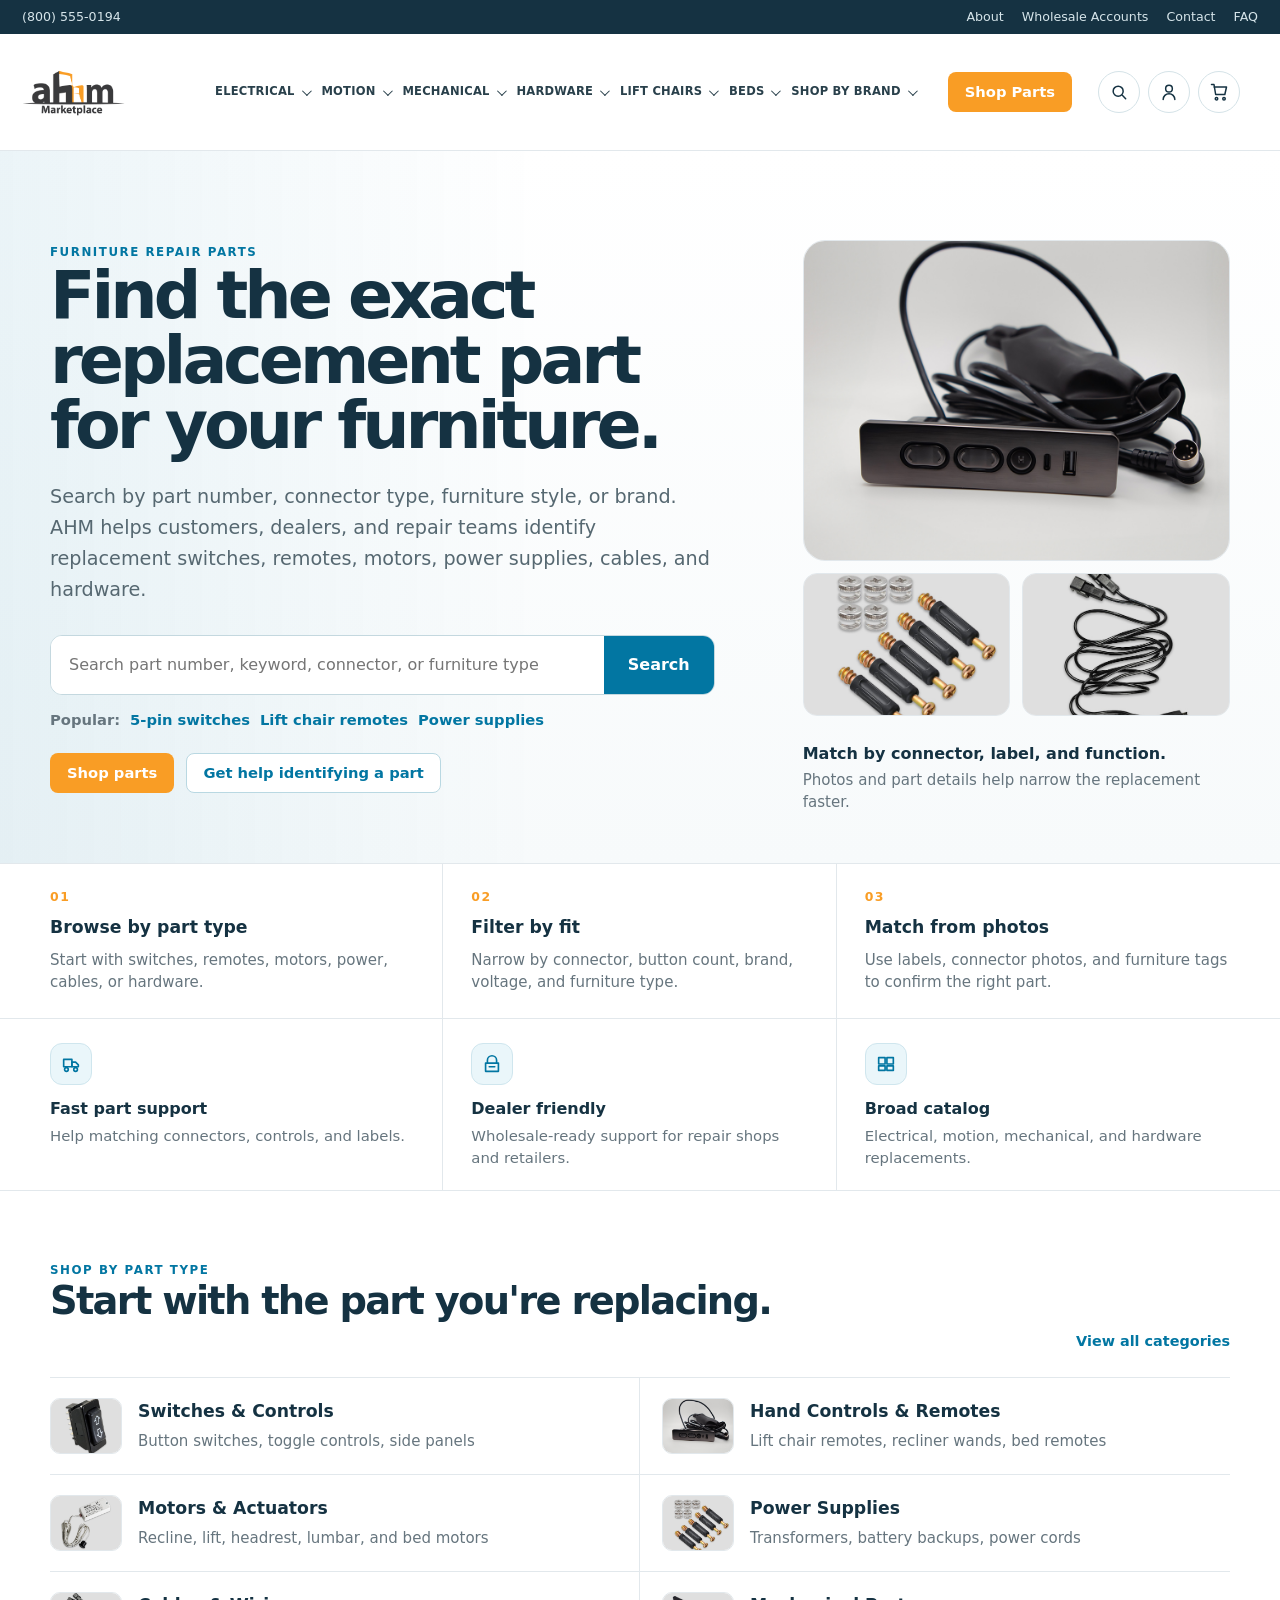
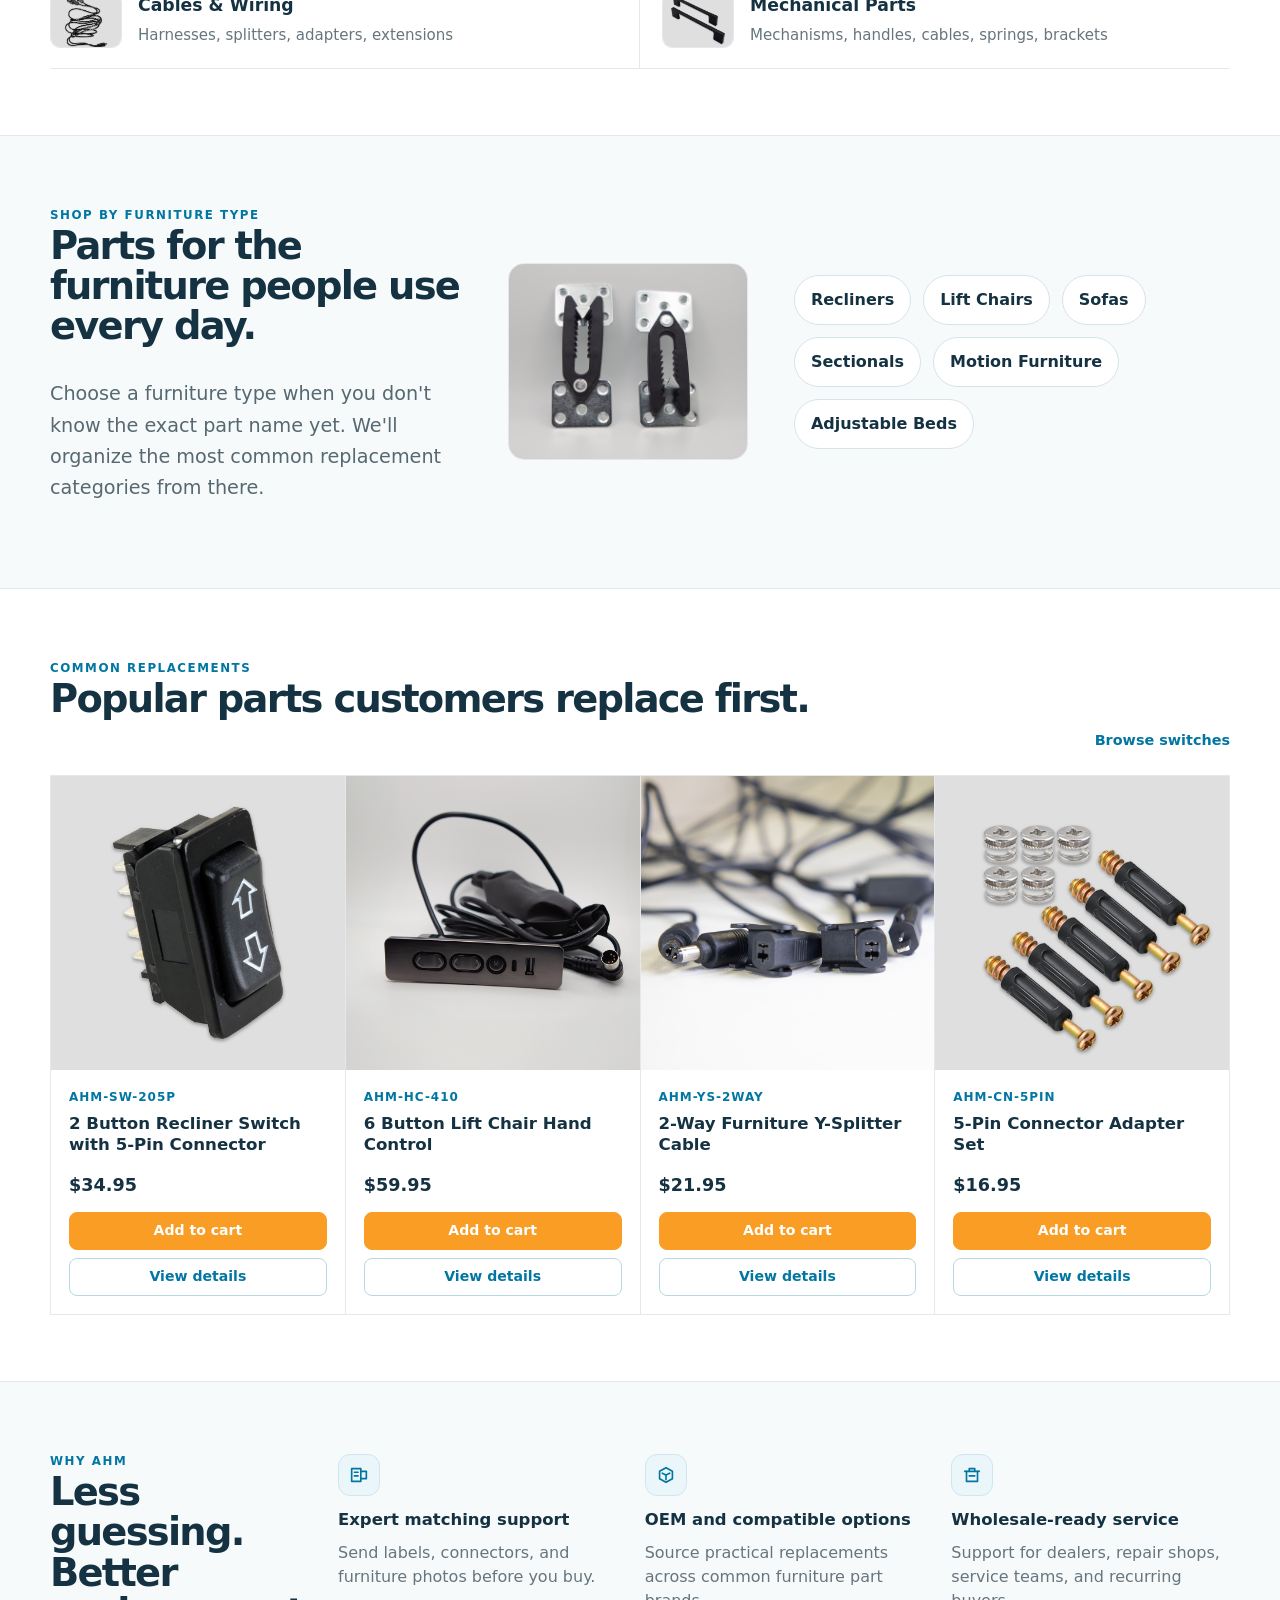
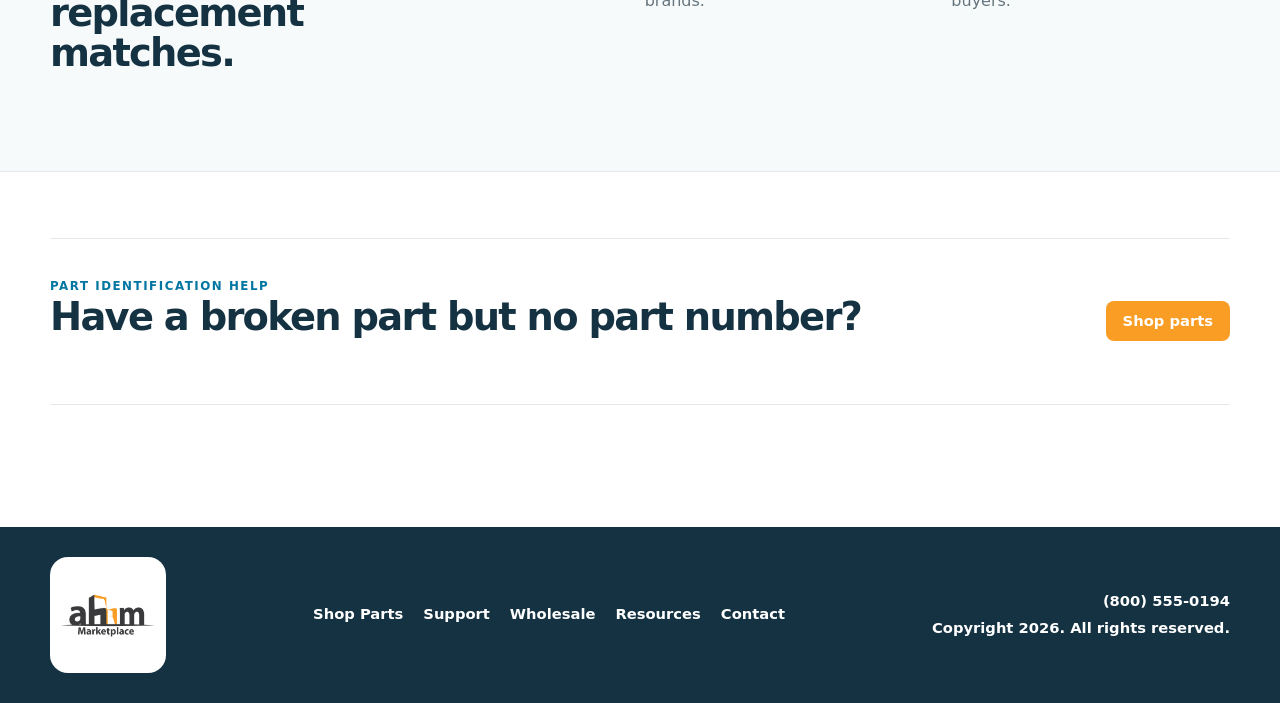
==== index.html @ 7382ef0e "Create static furniture parts prototype. Co-authored-by: Cursor <cursoragent@cursor.com>" ====
<!DOCTYPE html>
<html lang="en">
<head>
  <meta charset="UTF-8">
  <meta name="viewport" content="width=device-width, initial-scale=1.0">
  <title>AHM Furniture Parts | Replacement Recliner, Lift Chair & Motion Furniture Parts</title>
  <meta name="description" content="Find replacement switches, motors, remotes, power supplies, cables, and hardware for recliners, lift chairs, sofas, sectionals, and adjustable beds.">
  <link rel="stylesheet" href="css/styles.css">
</head>
<body>
  <a class="skip-link" href="#main-content">Skip to content</a>

  <!-- Shopify-ready utility bar section -->
  <div class="utility-bar">
    <div class="container utility-inner">
      <div class="utility-contact">
        <a href="tel:+18005550194">(800) 555-0194</a>
      </div>
      <nav class="utility-links" aria-label="Utility navigation">
        <a href="#">About</a>
        <a href="#">Wholesale Accounts</a>
        <a href="#">Contact</a>
        <a href="#">FAQ</a>
      </nav>
    </div>
  </div>

  <!-- Shopify-ready header and navigation section -->
  <header class="site-header">
    <div class="container header-main">
      <a class="brand" href="index.html" aria-label="AHM Furniture Parts home">
        <img src="assets/AHM-Marketplace-Logo.png" alt="AHM Furniture Parts" onerror="this.style.display='none'">
      </a>
    <nav class="main-nav" aria-label="Main navigation" data-main-nav>
      <div class="mobile-nav-header mobile-only">
        <strong>Browse Parts</strong>
        <button class="mobile-close" type="button" aria-label="Close menu" data-menu-close>X</button>
      </div>
      <div class="container">
        <ul class="nav-list">
          <li class="nav-item">
            <button class="nav-button" type="button" aria-expanded="false">Electrical</button>
            <div class="mega-menu mega-wide">
              <div class="mega-grid">
                <div class="mega-panel">
                  <strong>Controls</strong>
                  <a href="subcategory.html">Switches &amp; Controls</a>
                  <a href="#">Hand Controls &amp; Remotes</a>
                  <a href="#">USB Charging Modules</a>
                </div>
                <div class="mega-panel">
                  <strong>Power</strong>
                  <a href="category.html">Electrical &amp; Power Components</a>
                  <a href="#">Power Supplies &amp; Transformers</a>
                  <a href="#">Control Boxes</a>
                </div>
                <div class="mega-panel">
                  <strong>Wiring</strong>
                  <a href="#">Cables &amp; Wiring</a>
                  <a href="#">Connectors &amp; Adapters</a>
                  <a href="#">Splitters &amp; Extensions</a>
                </div>
              </div>
            </div>
          </li>
          <li class="nav-item">
            <button class="nav-button" type="button" aria-expanded="false">Motion</button>
            <div class="mega-menu mega-wide">
              <div class="mega-grid">
                <div class="mega-panel">
                  <strong>Actuator Types</strong>
                  <a href="#">Motors &amp; Actuators</a>
                  <a href="#">Recliner Motors</a>
                  <a href="#">Lift Chair Motors</a>
                </div>
                <div class="mega-panel">
                  <strong>Positioning</strong>
                  <a href="#">Headrest Motors</a>
                  <a href="#">Lumbar Motors</a>
                  <a href="#">Drive Shafts</a>
                </div>
                <div class="mega-panel">
                  <strong>Drive Systems</strong>
                  <a href="#">Mechanisms &amp; Drive Systems</a>
                  <a href="#">Motor Brackets</a>
                  <a href="#">Synchronization Parts</a>
                </div>
              </div>
            </div>
          </li>
          <li class="nav-item">
            <button class="nav-button" type="button" aria-expanded="false">Mechanical</button>
            <div class="mega-menu mega-wide">
              <div class="mega-grid">
                <div class="mega-panel">
                  <strong>Recline Systems</strong>
                  <a href="#">Recliner Mechanisms</a>
                  <a href="#">Linkage Parts</a>
                  <a href="#">Mounting Plates</a>
                </div>
                <div class="mega-panel">
                  <strong>Release Parts</strong>
                  <a href="#">Release Handles</a>
                  <a href="#">Release Cables</a>
                  <a href="#">Pull Tabs</a>
                </div>
                <div class="mega-panel">
                  <strong>Repair Components</strong>
                  <a href="#">Springs</a>
                  <a href="#">Brackets &amp; Mounting Hardware</a>
                  <a href="#">Bearings &amp; Bushings</a>
                </div>
              </div>
            </div>
          </li>
          <li class="nav-item">
            <button class="nav-button" type="button" aria-expanded="false">Hardware</button>
            <div class="mega-menu mega-wide">
              <div class="mega-grid">
                <div class="mega-panel">
                  <strong>Fasteners</strong>
                  <a href="#">Bolts, Screws &amp; Nuts</a>
                  <a href="#">Pins &amp; Retainers</a>
                  <a href="#">Washers &amp; Spacers</a>
                </div>
                <div class="mega-panel">
                  <strong>Clips &amp; Guides</strong>
                  <a href="#">Clips &amp; Bushings</a>
                  <a href="#">Glides &amp; Guides</a>
                  <a href="#">Snap-In Hardware</a>
                </div>
                <div class="mega-panel">
                  <strong>Base Parts</strong>
                  <a href="#">Feet &amp; Glides</a>
                  <a href="#">Casters &amp; Wheels</a>
                  <a href="#">Levelers</a>
                </div>
              </div>
            </div>
          </li>
          <li class="nav-item">
            <button class="nav-button" type="button" aria-expanded="false">Lift Chairs</button>
            <div class="mega-menu mega-wide">
              <div class="mega-grid">
                <div class="mega-panel">
                  <strong>Controls</strong>
                  <a href="#">Hand Controls</a>
                  <a href="#">Wired Remotes</a>
                  <a href="#">Control Pendants</a>
                </div>
                <div class="mega-panel">
                  <strong>Lift Drive</strong>
                  <a href="#">Lift Motors</a>
                  <a href="#">Actuators</a>
                  <a href="#">Lift Bases</a>
                </div>
                <div class="mega-panel">
                  <strong>Power &amp; Backup</strong>
                  <a href="#">Transformers</a>
                  <a href="#">Batteries</a>
                  <a href="#">Power Cords</a>
                </div>
              </div>
            </div>
          </li>
          <li class="nav-item">
            <button class="nav-button" type="button" aria-expanded="false">Beds</button>
            <div class="mega-menu mega-wide">
              <div class="mega-grid">
                <div class="mega-panel">
                  <strong>Bed Controls</strong>
                  <a href="#">Bed Remotes</a>
                  <a href="#">Wireless Remotes</a>
                  <a href="#">Pairing Accessories</a>
                </div>
                <div class="mega-panel">
                  <strong>Adjustment Parts</strong>
                  <a href="#">Bed Motors</a>
                  <a href="#">Actuators</a>
                  <a href="#">Control Boxes</a>
                </div>
                <div class="mega-panel">
                  <strong>Electrical</strong>
                  <a href="#">Power Supplies</a>
                  <a href="#">Cables &amp; Wiring</a>
                  <a href="#">Sync Cords</a>
                </div>
              </div>
            </div>
          </li>
          <li class="nav-item">
            <button class="nav-button" type="button" aria-expanded="false">Shop By Brand</button>
            <div class="mega-menu mega-wide">
              <div class="mega-grid">
                <div class="mega-panel">
                  <strong>Component Brands</strong>
                  <a href="#">Okin</a>
                  <a href="#">Limoss</a>
                  <a href="#">Kaidi</a>
                </div>
                <div class="mega-panel">
                  <strong>Furniture Brands</strong>
                  <a href="#">La-Z-Boy</a>
                  <a href="#">Ashley Furniture</a>
                  <a href="#">Pride Mobility</a>
                </div>
                <div class="mega-panel">
                  <strong>Universal Fit</strong>
                  <a href="#">Compatible Switches</a>
                  <a href="#">Universal Remotes</a>
                  <a href="#">Connector Matching</a>
                </div>
              </div>
            </div>
          </li>
        </ul>
      </div>
    </nav>
      <a class="header-cta" href="category.html">Shop Parts</a>
      <div class="header-actions" aria-label="Header actions">
        <button class="icon-button" type="button" aria-label="Search">
          <svg viewBox="0 0 24 24" aria-hidden="true"><circle cx="11" cy="11" r="6"></circle><path d="m16 16 4 4"></path></svg>
        </button>
        <a class="icon-button" href="#" aria-label="Account">
          <svg viewBox="0 0 24 24" aria-hidden="true"><circle cx="12" cy="8" r="4"></circle><path d="M5 21a7 7 0 0 1 14 0"></path></svg>
        </a>
        <a class="icon-button" href="#" aria-label="Cart">
          <svg viewBox="0 0 24 24" aria-hidden="true"><path d="M6 6h15l-2 9H8L6 3H3"></path><circle cx="9" cy="20" r="1.5"></circle><circle cx="18" cy="20" r="1.5"></circle></svg>
        </a>
      </div>
      <button class="menu-toggle" type="button" aria-label="Open menu" aria-expanded="false" data-menu-toggle>
        <span></span><span></span><span></span>
      </button>
    </div>
  </header>

  <main id="main-content">
    <!-- Shopify-ready hero section -->
    <section class="home-hero">
      <div class="container home-hero-grid">
        <div class="home-hero-copy">
          <span class="eyebrow">Furniture repair parts</span>
          <h1>Find the exact replacement part for your furniture.</h1>
          <p class="lead">Search by part number, connector type, furniture style, or brand. AHM helps customers, dealers, and repair teams identify replacement switches, remotes, motors, power supplies, cables, and hardware.</p>
          <form class="hero-search home-search" action="#" role="search">
            <input type="search" placeholder="Search part number, keyword, connector, or furniture type">
            <button type="submit">Search</button>
          </form>
          <div class="hero-quick-links" aria-label="Popular searches">
            <span>Popular:</span>
            <a href="subcategory.html">5-pin switches</a>
            <a href="#">Lift chair remotes</a>
            <a href="#">Power supplies</a>
          </div>
          <div class="hero-actions">
            <a class="btn btn-primary" href="category.html">Shop parts</a>
            <a class="btn btn-secondary" href="#part-help">Get help identifying a part</a>
          </div>
        </div>
        <aside class="home-media-panel" aria-label="Featured replacement parts">
          <img class="home-media-main" src="assets/AHM-5-Button-Control-Switch-With-USB-Cord-2.jpg" alt="Replacement furniture control switch with USB cord">
          <div class="home-media-thumbs">
            <img src="assets/Connectors.jpg" alt="Furniture part connector examples">
            <img src="assets/Cords-Cables-1.jpg" alt="Replacement furniture cords and cables">
          </div>
          <div class="home-media-note">
            <strong>Match by connector, label, and function.</strong>
            <span>Photos and part details help narrow the replacement faster.</span>
          </div>
        </aside>
      </div>
    </section>

    <!-- Shopify-ready shopping path section -->
    <section class="home-paths" aria-label="How to find parts">
      <div class="container path-grid">
        <a class="path-card" href="category.html">
          <span class="path-number">01</span>
          <strong>Browse by part type</strong>
          <small>Start with switches, remotes, motors, power, cables, or hardware.</small>
        </a>
        <a class="path-card" href="subcategory.html">
          <span class="path-number">02</span>
          <strong>Filter by fit</strong>
          <small>Narrow by connector, button count, brand, voltage, and furniture type.</small>
        </a>
        <a class="path-card" href="#part-help">
          <span class="path-number">03</span>
          <strong>Match from photos</strong>
          <small>Use labels, connector photos, and furniture tags to confirm the right part.</small>
        </a>
      </div>
    </section>

    <!-- Shopify-ready trust strip section -->
    <section class="home-assurance" aria-label="Store benefits">
      <div class="container assurance-grid">
        <div>
          <span class="info-icon" aria-hidden="true"><svg viewBox="0 0 24 24"><path d="M4 7h9v8H4z"></path><path d="M13 10h4l3 3v2h-7z"></path><circle cx="7" cy="18" r="2"></circle><circle cx="17" cy="18" r="2"></circle></svg></span>
          <strong>Fast part support</strong><span>Help matching connectors, controls, and labels.</span>
        </div>
        <div>
          <span class="info-icon" aria-hidden="true"><svg viewBox="0 0 24 24"><path d="M7 11V8a5 5 0 0 1 10 0v3"></path><path d="M5 11h14v9H5z"></path><path d="M9 15h6"></path></svg></span>
          <strong>Dealer friendly</strong><span>Wholesale-ready support for repair shops and retailers.</span>
        </div>
        <div>
          <span class="info-icon" aria-hidden="true"><svg viewBox="0 0 24 24"><path d="M4 5h7v7H4z"></path><path d="M13 5h7v7h-7z"></path><path d="M4 14h7v5H4z"></path><path d="M13 14h7v5h-7z"></path></svg></span>
          <strong>Broad catalog</strong><span>Electrical, motion, mechanical, and hardware replacements.</span>
        </div>
      </div>
    </section>

    <!-- Shopify-ready category section -->
    <section class="section home-section">
      <div class="container">
        <div class="section-header clean-header">
          <div>
            <span class="eyebrow">Shop by part type</span>
            <h2>Start with the part you're replacing.</h2>
          </div>
          <a class="small-link" href="category.html">View all categories</a>
        </div>
        <div class="quick-category-list">
          <a class="category-row" href="subcategory.html"><img src="assets/Switches.jpg" alt=""><span>Switches &amp; Controls</span><small>Button switches, toggle controls, side panels</small></a>
          <a class="category-row" href="#"><img src="assets/AHM-5-Button-Control-Switch-With-USB-Cord-2.jpg" alt=""><span>Hand Controls &amp; Remotes</span><small>Lift chair remotes, recliner wands, bed remotes</small></a>
          <a class="category-row" href="#"><img src="assets/Sensors.jpg" alt=""><span>Motors &amp; Actuators</span><small>Recline, lift, headrest, lumbar, and bed motors</small></a>
          <a class="category-row" href="#"><img src="assets/Connectors.jpg" alt=""><span>Power Supplies</span><small>Transformers, battery backups, power cords</small></a>
          <a class="category-row" href="#"><img src="assets/Cords-Cables-1.jpg" alt=""><span>Cables &amp; Wiring</span><small>Harnesses, splitters, adapters, extensions</small></a>
          <a class="category-row" href="#"><img src="assets/handles.jpg" alt=""><span>Mechanical Parts</span><small>Mechanisms, handles, cables, springs, brackets</small></a>
        </div>
      </div>
    </section>

    <!-- Shopify-ready shop by furniture type section -->
    <section class="section home-section home-muted">
      <div class="container home-split furniture-section">
        <div>
          <span class="eyebrow">Shop by furniture type</span>
          <h2>Parts for the furniture people use every day.</h2>
          <p class="lead">Choose a furniture type when you don't know the exact part name yet. We'll organize the most common replacement categories from there.</p>
        </div>
        <div class="furniture-photo">
          <img src="assets/AHM-Alligator-Side-Connectors-2.jpg" alt="Replacement furniture connector parts">
        </div>
        <div class="furniture-pills">
          <a href="#">Recliners</a>
          <a href="#">Lift Chairs</a>
          <a href="#">Sofas</a>
          <a href="#">Sectionals</a>
          <a href="#">Motion Furniture</a>
          <a href="#">Adjustable Beds</a>
        </div>
      </div>
    </section>

    <!-- Shopify-ready featured products section -->
    <section class="section home-section">
      <div class="container">
        <div class="section-header clean-header">
          <div>
            <span class="eyebrow">Common replacements</span>
            <h2>Popular parts customers replace first.</h2>
          </div>
          <a class="small-link" href="subcategory.html">Browse switches</a>
        </div>
        <div class="clean-product-grid">
          <article class="clean-product">
            <a class="clean-product-visual" href="product.html"><img src="assets/Switches.jpg" alt="Replacement recliner switch"></a>
            <div class="clean-product-content">
              <span class="product-meta">AHM-SW-205P</span>
              <a class="product-title" href="product.html">2 Button Recliner Switch with 5-Pin Connector</a>
              <div class="clean-product-bottom"><strong>$34.95</strong><div class="product-actions"><button type="button">Add to cart</button><a href="product.html">View details</a></div></div>
            </div>
          </article>
          <article class="clean-product">
            <a class="clean-product-visual" href="#"><img src="assets/AHM-5-Button-Control-Switch-With-USB-Cord-2.jpg" alt="Replacement furniture control switch"></a>
            <div class="clean-product-content">
              <span class="product-meta">AHM-HC-410</span>
              <a class="product-title" href="#">6 Button Lift Chair Hand Control</a>
              <div class="clean-product-bottom"><strong>$59.95</strong><div class="product-actions"><button type="button">Add to cart</button><a href="#">View details</a></div></div>
            </div>
          </article>
          <article class="clean-product">
            <a class="clean-product-visual" href="#"><img src="assets/AHM-2-Way-Y-Splitters.jpg" alt="Furniture wiring splitter"></a>
            <div class="clean-product-content">
              <span class="product-meta">AHM-YS-2WAY</span>
              <a class="product-title" href="#">2-Way Furniture Y-Splitter Cable</a>
              <div class="clean-product-bottom"><strong>$21.95</strong><div class="product-actions"><button type="button">Add to cart</button><a href="#">View details</a></div></div>
            </div>
          </article>
          <article class="clean-product">
            <a class="clean-product-visual" href="#"><img src="assets/Connectors.jpg" alt="Furniture connector kit"></a>
            <div class="clean-product-content">
              <span class="product-meta">AHM-CN-5PIN</span>
              <a class="product-title" href="#">5-Pin Connector Adapter Set</a>
              <div class="clean-product-bottom"><strong>$16.95</strong><div class="product-actions"><button type="button">Add to cart</button><a href="#">View details</a></div></div>
            </div>
          </article>
        </div>
      </div>
    </section>

    <!-- Shopify-ready value proposition section -->
    <section class="section home-section home-muted">
      <div class="container value-list">
        <div>
          <span class="eyebrow">Why AHM</span>
          <h2>Less guessing. Better replacement matches.</h2>
        </div>
        <div class="value-row">
          <span class="info-icon" aria-hidden="true"><svg viewBox="0 0 24 24"><path d="M4 5h10v14H4z"></path><path d="M14 8h6v8h-6"></path><path d="M7 9h4"></path><path d="M7 13h4"></path></svg></span>
          <strong>Expert matching support</strong><span>Send labels, connectors, and furniture photos before you buy.</span>
        </div>
        <div class="value-row">
          <span class="info-icon" aria-hidden="true"><svg viewBox="0 0 24 24"><path d="M12 4 5 8v8l7 4 7-4V8z"></path><path d="M8 10l4 2 4-2"></path><path d="M12 12v5"></path></svg></span>
          <strong>OEM and compatible options</strong><span>Source practical replacements across common furniture part brands.</span>
        </div>
        <div class="value-row">
          <span class="info-icon" aria-hidden="true"><svg viewBox="0 0 24 24"><path d="M4 8h16"></path><path d="M6 8v11h12V8"></path><path d="M9 8V5h6v3"></path><path d="M9 13h6"></path></svg></span>
          <strong>Wholesale-ready service</strong><span>Support for dealers, repair shops, service teams, and recurring buyers.</span>
        </div>
      </div>
    </section>

    <!-- Shopify-ready help CTA section -->
    <section class="section home-section" id="part-help">
      <div class="container">
        <div class="clean-cta">
          <div>
            <span class="eyebrow">Part identification help</span>
            <h2>Have a broken part but no part number?</h2>
          </div>
          <a class="btn btn-primary" href="category.html">Shop parts</a>
        </div>
      </div>
    </section>
  </main>

  <!-- Shopify-ready footer section -->
  <footer class="site-footer compact-footer">
    <div class="container footer-compact-inner">
      <a class="brand footer-logo" href="index.html" aria-label="AHM Furniture Parts home">
        <img src="assets/AHM-Marketplace-Logo.png" alt="AHM Furniture Parts" onerror="this.style.display='none'">
      </a>
      <nav class="footer-simple-links" aria-label="Footer navigation">
        <a href="category.html">Shop Parts</a>
        <a href="#part-help">Support</a>
        <a href="#">Wholesale</a>
        <a href="#">Resources</a>
        <a href="#">Contact</a>
      </nav>
      <div class="footer-contact-line">
        <a href="tel:+18005550194">(800) 555-0194</a>
        <span>Copyright 2026. All rights reserved.</span>
      </div>
    </div>
  </footer>

  <script src="js/main.js"></script>
</body>
</html>
---- css/styles.css ----
:root {
  --navy: #102033;
  --charcoal: #1F2933;
  --bg: #F5F7FA;
  --white: #FFFFFF;
  --border: #D9E1EA;
  --blue: #2563EB;
  --orange: #F97316;
  --green: #16A34A;
  --muted: #667589;
  --soft-blue: #EFF6FF;
  --soft-orange: #FFF7ED;
  --shadow: 0 18px 45px rgba(16, 32, 51, 0.12);
  --shadow-soft: 0 10px 30px rgba(16, 32, 51, 0.08);
  --radius-lg: 24px;
  --radius-md: 16px;
  --radius-sm: 10px;
  --container: 1200px;
}

* {
  box-sizing: border-box;
}

html {
  scroll-behavior: smooth;
}

body {
  margin: 0;
  color: var(--charcoal);
  background: var(--bg);
  font-family: Inter, Arial, Helvetica, sans-serif;
  line-height: 1.5;
}

body.menu-open,
body.filters-open {
  overflow: hidden;
}

img {
  max-width: 100%;
  display: block;
}

a {
  color: inherit;
  text-decoration: none;
}

button,
input,
select,
textarea {
  font: inherit;
}

button {
  cursor: pointer;
}

.container {
  width: min(100% - 32px, var(--container));
  margin: 0 auto;
}

.sr-only {
  position: absolute;
  width: 1px;
  height: 1px;
  padding: 0;
  margin: -1px;
  overflow: hidden;
  clip: rect(0, 0, 0, 0);
  white-space: nowrap;
  border: 0;
}

.skip-link {
  position: absolute;
  left: -999px;
  top: 12px;
  z-index: 100;
  padding: 10px 14px;
  color: var(--white);
  background: var(--blue);
  border-radius: var(--radius-sm);
}

.skip-link:focus {
  left: 12px;
}

.utility-bar {
  color: #DDE7F2;
  background: var(--navy);
  font-size: 0.86rem;
}

.utility-inner {
  min-height: 40px;
  display: flex;
  align-items: center;
  justify-content: space-between;
  gap: 18px;
}

.utility-links,
.utility-contact {
  display: flex;
  align-items: center;
  gap: 18px;
  white-space: nowrap;
}

.utility-bar a:hover {
  color: var(--white);
}

.site-header {
  position: sticky;
  top: 0;
  z-index: 50;
  background: var(--white);
  border-bottom: 1px solid var(--border);
  box-shadow: 0 6px 20px rgba(16, 32, 51, 0.05);
}

.header-main {
  display: grid;
  grid-template-columns: auto minmax(280px, 1fr) auto auto;
  align-items: center;
  gap: 20px;
  padding: 18px 0;
}

.brand {
  display: flex;
  align-items: center;
  gap: 12px;
  min-width: max-content;
}

.brand img {
  width: 46px;
  height: 46px;
  object-fit: contain;
}

.brand-mark {
  width: 46px;
  height: 46px;
  display: grid;
  place-items: center;
  color: var(--white);
  background: linear-gradient(135deg, var(--navy), var(--blue));
  border-radius: 14px;
  font-weight: 800;
  letter-spacing: -0.05em;
}

.brand-text {
  display: grid;
  line-height: 1.05;
}

.brand-name {
  color: var(--navy);
  font-size: 1.1rem;
  font-weight: 800;
  letter-spacing: -0.03em;
}

.brand-domain {
  color: var(--muted);
  font-size: 0.76rem;
  font-weight: 700;
  text-transform: uppercase;
  letter-spacing: 0.08em;
}

.site-search {
  display: flex;
  width: 100%;
  overflow: hidden;
  background: var(--white);
  border: 2px solid var(--blue);
  border-radius: 999px;
  box-shadow: 0 10px 25px rgba(37, 99, 235, 0.12);
}

.site-search input {
  min-width: 0;
  flex: 1;
  border: 0;
  outline: 0;
  padding: 13px 18px;
  color: var(--charcoal);
}

.site-search button {
  border: 0;
  color: var(--white);
  background: var(--blue);
  padding: 0 24px;
  font-weight: 800;
}

.header-cta,
.btn {
  display: inline-flex;
  align-items: center;
  justify-content: center;
  gap: 8px;
  min-height: 44px;
  padding: 12px 18px;
  border: 1px solid transparent;
  border-radius: 999px;
  font-weight: 800;
  line-height: 1;
  transition: transform 160ms ease, box-shadow 160ms ease, background 160ms ease, border-color 160ms ease;
}

.header-cta,
.btn-primary {
  color: var(--white);
  background: var(--orange);
  box-shadow: 0 12px 24px rgba(249, 115, 22, 0.22);
}

.btn-primary:hover,
.header-cta:hover {
  transform: translateY(-1px);
  box-shadow: 0 16px 30px rgba(249, 115, 22, 0.28);
}

.btn-secondary {
  color: var(--navy);
  background: var(--white);
  border-color: var(--border);
}

.btn-secondary:hover {
  border-color: var(--blue);
  box-shadow: var(--shadow-soft);
}

.btn-blue {
  color: var(--white);
  background: var(--blue);
  box-shadow: 0 12px 24px rgba(37, 99, 235, 0.18);
}

.btn-outline {
  color: var(--blue);
  background: var(--white);
  border-color: rgba(37, 99, 235, 0.35);
}

.menu-toggle {
  display: none;
  width: 44px;
  height: 44px;
  padding: 0;
  border: 1px solid var(--border);
  background: var(--white);
  border-radius: 50%;
}

.menu-toggle span {
  display: block;
  width: 18px;
  height: 2px;
  margin: 4px auto;
  background: var(--navy);
  border-radius: 10px;
}

.main-nav {
  border-top: 1px solid var(--border);
}

.nav-list {
  display: flex;
  align-items: center;
  justify-content: space-between;
  gap: 4px;
  margin: 0;
  padding: 0;
  list-style: none;
}

.nav-item {
  position: relative;
}

.nav-button,
.nav-link {
  display: flex;
  align-items: center;
  min-height: 48px;
  padding: 0 12px;
  border: 0;
  color: var(--navy);
  background: transparent;
  font-size: 0.9rem;
  font-weight: 800;
}

.nav-button::after {
  content: "";
  width: 7px;
  height: 7px;
  margin-left: 8px;
  border-right: 2px solid currentColor;
  border-bottom: 2px solid currentColor;
  transform: rotate(45deg) translateY(-2px);
}

.mega-menu {
  position: absolute;
  top: 100%;
  left: 0;
  width: min(760px, calc(100vw - 32px));
  padding: 22px;
  opacity: 0;
  visibility: hidden;
  transform: translateY(10px);
  background: var(--white);
  border: 1px solid var(--border);
  border-radius: 0 0 var(--radius-lg) var(--radius-lg);
  box-shadow: var(--shadow);
  transition: opacity 180ms ease, transform 180ms ease, visibility 180ms ease;
}

.nav-item:hover .mega-menu,
.nav-item:focus-within .mega-menu,
.nav-item.is-open .mega-menu {
  opacity: 1;
  visibility: visible;
  transform: translateY(0);
}

.mega-wide {
  width: min(920px, calc(100vw - 32px));
}

.mega-grid {
  display: grid;
  grid-template-columns: repeat(2, minmax(0, 1fr));
  gap: 16px;
}

.mega-panel {
  padding: 16px;
  background: var(--bg);
  border: 1px solid var(--border);
  border-radius: var(--radius-md);
}

.mega-panel strong {
  display: block;
  color: var(--navy);
  margin-bottom: 6px;
  font-size: 0.98rem;
}

.mega-panel p {
  margin: 0 0 12px;
  color: var(--muted);
  font-size: 0.9rem;
}

.mega-panel a {
  display: block;
  padding: 7px 0;
  color: var(--charcoal);
  font-weight: 700;
}

.mega-panel a:hover {
  color: var(--blue);
}

main {
  overflow: hidden;
}

.section {
  padding: 72px 0;
}

.section-tight {
  padding: 42px 0;
}

.section-header {
  display: flex;
  align-items: end;
  justify-content: space-between;
  gap: 20px;
  margin-bottom: 28px;
}

.eyebrow {
  display: inline-flex;
  align-items: center;
  gap: 8px;
  color: var(--blue);
  font-size: 0.78rem;
  font-weight: 900;
  letter-spacing: 0.12em;
  text-transform: uppercase;
}

h1,
h2,
h3,
p {
  margin-top: 0;
}

h1,
.h1 {
  color: var(--navy);
  font-size: clamp(2.4rem, 5vw, 4.8rem);
  line-height: 0.98;
  letter-spacing: -0.06em;
}

h2 {
  color: var(--navy);
  font-size: clamp(1.8rem, 3vw, 2.8rem);
  line-height: 1.05;
  letter-spacing: -0.045em;
}

h3 {
  color: var(--navy);
  font-size: 1.2rem;
  line-height: 1.2;
}

.lead {
  color: var(--muted);
  font-size: clamp(1.05rem, 2vw, 1.25rem);
}

.text-muted {
  color: var(--muted);
}

.hero {
  position: relative;
  padding: 72px 0 48px;
  background:
    radial-gradient(circle at top right, rgba(37, 99, 235, 0.14), transparent 34%),
    linear-gradient(135deg, #FFFFFF 0%, #F0F5FC 100%);
}

.hero::before {
  content: "";
  position: absolute;
  inset: auto 0 0;
  height: 1px;
  background: var(--border);
}

.hero-grid {
  display: grid;
  grid-template-columns: minmax(0, 1.05fr) minmax(340px, 0.95fr);
  gap: 44px;
  align-items: center;
}

.hero-copy {
  max-width: 690px;
}

.hero-search {
  display: flex;
  width: 100%;
  max-width: 760px;
  margin: 28px 0 18px;
  overflow: hidden;
  background: var(--white);
  border: 1px solid var(--border);
  border-radius: var(--radius-md);
  box-shadow: var(--shadow-soft);
}

.hero-search input {
  flex: 1;
  min-width: 0;
  border: 0;
  outline: 0;
  padding: 18px 20px;
}

.hero-search button {
  border: 0;
  color: var(--white);
  background: var(--blue);
  padding: 0 24px;
  font-weight: 900;
}

.hero-actions {
  display: flex;
  flex-wrap: wrap;
  gap: 12px;
  margin: 22px 0;
}

.trust-row {
  display: flex;
  flex-wrap: wrap;
  gap: 10px;
}

.trust-badge,
.pill,
.availability,
.compatibility-badge {
  display: inline-flex;
  align-items: center;
  gap: 7px;
  min-height: 30px;
  padding: 6px 10px;
  color: var(--navy);
  background: var(--white);
  border: 1px solid var(--border);
  border-radius: 999px;
  font-size: 0.82rem;
  font-weight: 800;
}

.trust-badge::before,
.availability::before {
  content: "";
  width: 8px;
  height: 8px;
  background: var(--green);
  border-radius: 50%;
}

.hero-card {
  position: relative;
  padding: 24px;
  background: var(--white);
  border: 1px solid var(--border);
  border-radius: var(--radius-lg);
  box-shadow: var(--shadow);
}

.hero-card-top {
  display: flex;
  justify-content: space-between;
  gap: 16px;
  padding-bottom: 18px;
  border-bottom: 1px solid var(--border);
}

.part-number {
  color: var(--blue);
  font-size: 0.8rem;
  font-weight: 900;
  letter-spacing: 0.1em;
  text-transform: uppercase;
}

.hero-product-visual,
.product-image,
.gallery-main,
.placeholder-visual {
  min-height: 220px;
  display: grid;
  place-items: center;
  overflow: hidden;
  color: rgba(16, 32, 51, 0.34);
  background:
    linear-gradient(135deg, rgba(37, 99, 235, 0.08), rgba(249, 115, 22, 0.08)),
    repeating-linear-gradient(45deg, #FFFFFF 0, #FFFFFF 11px, #F0F4F8 11px, #F0F4F8 22px);
  border: 1px solid var(--border);
  border-radius: var(--radius-md);
  font-weight: 900;
  text-align: center;
}

.hero-product-visual {
  margin: 20px 0;
}

.spec-list {
  display: grid;
  gap: 10px;
  margin: 0;
}

.spec-list div {
  display: flex;
  justify-content: space-between;
  gap: 16px;
  padding: 10px 0;
  border-bottom: 1px solid var(--border);
}

.spec-list dt {
  color: var(--muted);
  font-weight: 700;
}

.spec-list dd {
  margin: 0;
  color: var(--navy);
  font-weight: 900;
}

.card-grid,
.product-grid,
.subcategory-grid,
.type-grid,
.value-grid,
.resource-grid,
.related-grid {
  display: grid;
  gap: 18px;
}

.card-grid {
  grid-template-columns: repeat(4, minmax(0, 1fr));
}

.type-grid,
.value-grid {
  grid-template-columns: repeat(3, minmax(0, 1fr));
}

.product-grid {
  grid-template-columns: repeat(3, minmax(0, 1fr));
}

.subcategory-grid {
  grid-template-columns: repeat(3, minmax(0, 1fr));
}

.resource-grid,
.related-grid {
  grid-template-columns: repeat(4, minmax(0, 1fr));
}

.category-card,
.type-card,
.value-card,
.product-card,
.resource-card,
.info-card,
.filter-card {
  background: var(--white);
  border: 1px solid var(--border);
  border-radius: var(--radius-md);
  box-shadow: 0 1px 0 rgba(16, 32, 51, 0.02);
  transition: transform 170ms ease, box-shadow 170ms ease, border-color 170ms ease;
}

.category-card,
.type-card,
.value-card,
.resource-card,
.info-card {
  padding: 22px;
}

.category-card:hover,
.type-card:hover,
.value-card:hover,
.product-card:hover,
.resource-card:hover {
  transform: translateY(-3px);
  border-color: rgba(37, 99, 235, 0.28);
  box-shadow: var(--shadow-soft);
}

.category-card .icon,
.type-card .icon,
.value-card .icon {
  width: 46px;
  height: 46px;
  display: grid;
  place-items: center;
  margin-bottom: 18px;
  color: var(--blue);
  background: var(--soft-blue);
  border-radius: 14px;
  font-size: 1.4rem;
  font-weight: 900;
}

.category-card p,
.type-card p,
.value-card p,
.resource-card p {
  color: var(--muted);
  margin-bottom: 0;
}

.product-card {
  display: flex;
  flex-direction: column;
  overflow: hidden;
}

.product-image {
  min-height: 190px;
  border-width: 0 0 1px;
  border-radius: 0;
}

.product-body {
  display: grid;
  gap: 12px;
  padding: 18px;
  flex: 1;
}

.product-meta {
  display: flex;
  justify-content: space-between;
  gap: 12px;
  color: var(--muted);
  font-size: 0.78rem;
  font-weight: 800;
  text-transform: uppercase;
  letter-spacing: 0.06em;
}

.product-title {
  color: var(--navy);
  font-size: 1.02rem;
  font-weight: 900;
  line-height: 1.25;
}

.product-title:hover {
  color: var(--blue);
}

.product-desc {
  margin: 0;
  color: var(--muted);
  font-size: 0.92rem;
}

.product-footer {
  display: flex;
  align-items: center;
  justify-content: space-between;
  gap: 12px;
  margin-top: auto;
}

.price {
  color: var(--navy);
  font-size: 1.08rem;
  font-weight: 900;
}

.small-link {
  color: var(--blue);
  font-size: 0.9rem;
  font-weight: 900;
}

.banner-cta {
  color: var(--white);
  background:
    radial-gradient(circle at top right, rgba(249, 115, 22, 0.28), transparent 30%),
    linear-gradient(135deg, var(--navy), #17385F);
  border-radius: var(--radius-lg);
  padding: clamp(28px, 5vw, 48px);
  display: grid;
  grid-template-columns: minmax(0, 1fr) auto;
  gap: 28px;
  align-items: center;
  box-shadow: var(--shadow);
}

.banner-cta h2,
.banner-cta p {
  color: var(--white);
}

.banner-cta p {
  margin-bottom: 0;
  opacity: 0.84;
}

.breadcrumbs {
  display: flex;
  flex-wrap: wrap;
  gap: 8px;
  align-items: center;
  padding: 22px 0 0;
  color: var(--muted);
  font-size: 0.9rem;
  font-weight: 700;
}

.breadcrumbs a {
  color: var(--blue);
}

.breadcrumbs span::before {
  content: "/";
  margin-right: 8px;
  color: #A5B3C5;
}

.page-hero {
  padding: 40px 0 34px;
}

.category-hero {
  display: grid;
  grid-template-columns: minmax(0, 1fr) 340px;
  gap: 28px;
  align-items: stretch;
  padding: 34px;
  background: var(--white);
  border: 1px solid var(--border);
  border-radius: var(--radius-lg);
  box-shadow: var(--shadow-soft);
}

.hero-stats {
  display: grid;
  gap: 12px;
}

.stat-card {
  padding: 18px;
  background: var(--bg);
  border: 1px solid var(--border);
  border-radius: var(--radius-md);
}

.stat-card strong {
  display: block;
  color: var(--navy);
  font-size: 1.6rem;
  letter-spacing: -0.04em;
}

.content-split {
  display: grid;
  grid-template-columns: minmax(0, 0.95fr) minmax(320px, 0.55fr);
  gap: 24px;
  align-items: start;
}

.info-card h3 {
  margin-bottom: 12px;
}

.check-list {
  display: grid;
  gap: 10px;
  padding: 0;
  margin: 16px 0 0;
  list-style: none;
}

.check-list li {
  position: relative;
  padding-left: 26px;
}

.check-list li::before {
  content: "";
  position: absolute;
  left: 0;
  top: 7px;
  width: 12px;
  height: 12px;
  background: var(--green);
  border-radius: 50%;
}

.listing-layout {
  display: grid;
  grid-template-columns: 280px minmax(0, 1fr);
  gap: 24px;
  align-items: start;
}

.filter-toggle {
  display: none;
  margin-bottom: 16px;
}

.filters-sidebar {
  position: sticky;
  top: 154px;
}

.filter-card {
  overflow: hidden;
}

.filter-header {
  padding: 18px;
  border-bottom: 1px solid var(--border);
}

.filter-group {
  padding: 18px;
  border-bottom: 1px solid var(--border);
}

.filter-group:last-child {
  border-bottom: 0;
}

.filter-group h3 {
  margin-bottom: 12px;
  font-size: 0.96rem;
}

.checkbox-row {
  display: flex;
  align-items: center;
  gap: 9px;
  margin: 10px 0;
  color: var(--charcoal);
  font-size: 0.92rem;
  font-weight: 700;
}

.toolbar {
  display: flex;
  justify-content: space-between;
  align-items: center;
  gap: 16px;
  margin-bottom: 18px;
  padding: 14px 16px;
  background: var(--white);
  border: 1px solid var(--border);
  border-radius: var(--radius-md);
}

.toolbar select {
  border: 1px solid var(--border);
  border-radius: 999px;
  padding: 9px 12px;
  color: var(--navy);
  background: var(--white);
  font-weight: 800;
}

.pagination {
  display: flex;
  justify-content: center;
  gap: 8px;
  margin-top: 30px;
}

.pagination a,
.pagination span {
  min-width: 40px;
  height: 40px;
  display: grid;
  place-items: center;
  color: var(--navy);
  background: var(--white);
  border: 1px solid var(--border);
  border-radius: 50%;
  font-weight: 900;
}

.pagination .active {
  color: var(--white);
  background: var(--blue);
  border-color: var(--blue);
}

.product-detail {
  display: grid;
  grid-template-columns: minmax(320px, 0.95fr) minmax(0, 1.05fr);
  gap: 36px;
  align-items: start;
}

.product-gallery,
.product-summary,
.spec-table-wrap,
.tabs-card {
  background: var(--white);
  border: 1px solid var(--border);
  border-radius: var(--radius-lg);
  box-shadow: var(--shadow-soft);
}

.product-gallery {
  padding: 18px;
}

.gallery-main {
  min-height: 420px;
}

.gallery-thumbs {
  display: grid;
  grid-template-columns: repeat(4, 1fr);
  gap: 10px;
  margin-top: 12px;
}

.gallery-thumb {
  min-height: 84px;
  border: 1px solid var(--border);
  background: var(--bg);
  border-radius: var(--radius-sm);
}

.product-summary {
  padding: 28px;
}

.sku-row {
  display: flex;
  flex-wrap: wrap;
  align-items: center;
  gap: 10px;
  margin-bottom: 12px;
}

.sku {
  color: var(--muted);
  font-size: 0.86rem;
  font-weight: 900;
  letter-spacing: 0.08em;
  text-transform: uppercase;
}

.summary-price {
  margin: 22px 0;
  color: var(--navy);
  font-size: 2rem;
  font-weight: 950;
  letter-spacing: -0.04em;
}

.compatibility-row {
  display: flex;
  flex-wrap: wrap;
  gap: 8px;
  margin: 18px 0 22px;
}

.purchase-row {
  display: flex;
  flex-wrap: wrap;
  gap: 12px;
  align-items: center;
  margin: 22px 0 12px;
}

.quantity {
  display: inline-flex;
  align-items: center;
  height: 46px;
  overflow: hidden;
  border: 1px solid var(--border);
  border-radius: 999px;
}

.quantity button {
  width: 42px;
  height: 44px;
  border: 0;
  background: var(--bg);
  color: var(--navy);
  font-weight: 900;
}

.quantity input {
  width: 48px;
  height: 44px;
  border: 0;
  text-align: center;
  color: var(--navy);
  font-weight: 900;
}

.spec-table-wrap {
  overflow: hidden;
}

.spec-table {
  width: 100%;
  border-collapse: collapse;
  background: var(--white);
}

.spec-table th,
.spec-table td {
  padding: 15px 18px;
  border-bottom: 1px solid var(--border);
  text-align: left;
}

.spec-table th {
  width: 36%;
  color: var(--muted);
  background: var(--bg);
  font-size: 0.9rem;
}

.spec-table td {
  color: var(--navy);
  font-weight: 800;
}

.tabs-card {
  overflow: hidden;
}

.tabs {
  display: flex;
  gap: 0;
  overflow-x: auto;
  border-bottom: 1px solid var(--border);
}

.tab-button {
  min-width: max-content;
  padding: 16px 20px;
  border: 0;
  border-bottom: 3px solid transparent;
  background: var(--white);
  color: var(--muted);
  font-weight: 900;
}

.tab-button.is-active {
  color: var(--blue);
  border-bottom-color: var(--blue);
}

.tab-panel {
  display: none;
  padding: 24px;
}

.tab-panel.is-active {
  display: block;
}

.site-footer {
  margin-top: 72px;
  color: #DDE7F2;
  background: var(--navy);
}

.footer-top {
  display: grid;
  grid-template-columns: 1.1fr 1fr 1fr 1fr 1.15fr;
  gap: 28px;
  padding: 50px 0;
}

.footer-brand {
  display: grid;
  gap: 14px;
}

.footer-brand p,
.footer-col p {
  color: #AFC0D3;
}

.footer-col h3 {
  color: var(--white);
  font-size: 0.98rem;
  margin-bottom: 14px;
}

.footer-col a {
  display: block;
  color: #C8D5E5;
  padding: 5px 0;
  font-size: 0.94rem;
}

.footer-col a:hover {
  color: var(--white);
}

.newsletter-form {
  display: flex;
  overflow: hidden;
  border: 1px solid rgba(255, 255, 255, 0.18);
  border-radius: 999px;
  background: rgba(255, 255, 255, 0.08);
}

.newsletter-form input {
  min-width: 0;
  flex: 1;
  border: 0;
  outline: 0;
  color: var(--white);
  background: transparent;
  padding: 12px 14px;
}

.newsletter-form input::placeholder {
  color: #AFC0D3;
}

.newsletter-form button {
  border: 0;
  color: var(--white);
  background: var(--blue);
  padding: 0 14px;
  font-weight: 900;
}

.social-row {
  display: flex;
  gap: 8px;
  margin-top: 14px;
}

.social-row span {
  width: 34px;
  height: 34px;
  display: grid;
  place-items: center;
  color: var(--white);
  border: 1px solid rgba(255, 255, 255, 0.2);
  border-radius: 50%;
  font-size: 0.78rem;
  font-weight: 900;
}

.footer-bottom {
  display: flex;
  justify-content: space-between;
  gap: 20px;
  padding: 20px 0;
  color: #AFC0D3;
  border-top: 1px solid rgba(255, 255, 255, 0.12);
  font-size: 0.9rem;
}

.mobile-only {
  display: none;
}

@media (max-width: 1100px) {
  .header-main {
    grid-template-columns: auto minmax(230px, 1fr) auto;
  }

  .header-cta {
    display: none;
  }

  .nav-list {
    overflow-x: auto;
    justify-content: flex-start;
  }

  .card-grid,
  .product-grid,
  .subcategory-grid,
  .resource-grid,
  .related-grid {
    grid-template-columns: repeat(2, minmax(0, 1fr));
  }

  .footer-top {
    grid-template-columns: repeat(3, minmax(0, 1fr));
  }
}

@media (max-width: 860px) {
  .container {
    width: min(100% - 24px, var(--container));
  }

  .utility-inner {
    align-items: flex-start;
    flex-direction: column;
    gap: 6px;
    padding: 8px 0;
  }

  .utility-links,
  .utility-contact {
    width: 100%;
    overflow-x: auto;
    gap: 14px;
  }

  .header-main {
    grid-template-columns: auto auto;
    gap: 12px;
    padding: 12px 0;
  }

  .brand-name {
    font-size: 1rem;
  }

  .brand-domain {
    display: none;
  }

  .site-search {
    grid-column: 1 / -1;
    order: 3;
  }

  .menu-toggle {
    display: inline-block;
    justify-self: end;
  }

  .main-nav {
    position: fixed;
    inset: 0 0 0 auto;
    z-index: 70;
    width: min(390px, 88vw);
    padding: 22px;
    overflow-y: auto;
    background: var(--white);
    border-top: 0;
    box-shadow: -20px 0 45px rgba(16, 32, 51, 0.18);
    transform: translateX(105%);
    transition: transform 220ms ease;
  }

  .main-nav.is-open {
    transform: translateX(0);
  }

  .mobile-only {
    display: flex;
  }

  .mobile-nav-header {
    display: flex;
    align-items: center;
    justify-content: space-between;
    gap: 16px;
    margin-bottom: 18px;
  }

  .mobile-close {
    width: 40px;
    height: 40px;
    border: 1px solid var(--border);
    background: var(--white);
    border-radius: 50%;
    color: var(--navy);
    font-weight: 900;
  }

  .nav-list {
    display: grid;
    overflow: visible;
    gap: 0;
  }

  .nav-item {
    border-bottom: 1px solid var(--border);
  }

  .nav-button,
  .nav-link {
    width: 100%;
    min-height: 54px;
    justify-content: space-between;
    padding: 0;
    font-size: 1rem;
  }

  .mega-menu,
  .mega-wide {
    position: static;
    width: 100%;
    display: none;
    opacity: 1;
    visibility: visible;
    transform: none;
    padding: 0 0 16px;
    border: 0;
    border-radius: 0;
    box-shadow: none;
  }

  .nav-item.is-open .mega-menu {
    display: block;
  }

  .mega-grid {
    grid-template-columns: 1fr;
    gap: 10px;
  }

  .hero-grid,
  .category-hero,
  .content-split,
  .listing-layout,
  .product-detail {
    grid-template-columns: 1fr;
  }

  .hero {
    padding: 44px 0 32px;
  }

  .section {
    padding: 52px 0;
  }

  .hero-search {
    flex-direction: column;
    border-radius: var(--radius-md);
  }

  .hero-search button {
    min-height: 48px;
  }

  .type-grid,
  .value-grid {
    grid-template-columns: 1fr;
  }

  .section-header {
    align-items: flex-start;
    flex-direction: column;
  }

  .banner-cta {
    grid-template-columns: 1fr;
  }

  .filters-sidebar {
    position: fixed;
    inset: 0 auto 0 0;
    z-index: 80;
    width: min(360px, 88vw);
    padding: 18px;
    overflow-y: auto;
    background: var(--white);
    transform: translateX(-105%);
    transition: transform 220ms ease;
    box-shadow: 20px 0 45px rgba(16, 32, 51, 0.18);
  }

  .filters-sidebar.is-open {
    transform: translateX(0);
  }

  .filter-toggle {
    display: inline-flex;
  }

  .filter-card {
    box-shadow: none;
  }

  .toolbar {
    align-items: flex-start;
    flex-direction: column;
  }

  .footer-top {
    grid-template-columns: repeat(2, minmax(0, 1fr));
  }
}

@media (max-width: 640px) {
  h1,
  .h1 {
    font-size: 2.55rem;
  }

  .site-search {
    border-radius: var(--radius-md);
  }

  .site-search button {
    padding: 0 14px;
  }

  .brand img,
  .brand-mark {
    width: 40px;
    height: 40px;
  }

  .card-grid,
  .product-grid,
  .subcategory-grid,
  .resource-grid,
  .related-grid {
    grid-template-columns: 1fr;
  }

  .category-hero,
  .product-summary,
  .product-gallery {
    padding: 20px;
  }

  .gallery-main {
    min-height: 300px;
  }

  .purchase-row,
  .product-footer,
  .footer-bottom {
    align-items: stretch;
    flex-direction: column;
  }

  .purchase-row .btn,
  .product-footer .btn {
    width: 100%;
  }

  .footer-top {
    grid-template-columns: 1fr;
    padding: 38px 0;
  }

  .newsletter-form {
    border-radius: var(--radius-md);
  }
}

/* Modernized visual direction pass: cleaner, flatter, and more customer-facing. */
:root {
  --navy: #153242;
  --charcoal: #24323A;
  --bg: #FAFBFC;
  --white: #FFFFFF;
  --border: #E2E8EC;
  --blue: #0276A2;
  --orange: #F99D25;
  --green: #24945A;
  --muted: #66757E;
  --soft-blue: #EAF6FA;
  --soft-orange: #FFF3E1;
  --shadow: 0 1px 2px rgba(21, 50, 66, 0.08);
  --shadow-soft: 0 1px 2px rgba(21, 50, 66, 0.06);
  --radius-lg: 18px;
  --radius-md: 12px;
  --radius-sm: 8px;
  --container: 1180px;
}

body {
  color: var(--charcoal);
  background: var(--white);
  font-family: Aptos, "Segoe UI", system-ui, -apple-system, BlinkMacSystemFont, "Helvetica Neue", Arial, sans-serif;
  font-size: 16px;
}

.site-header .container,
.utility-bar .container {
  width: min(100% - 44px, 1480px);
}

.utility-bar {
  color: #D6E5EA;
  background: #153242;
  font-size: 0.79rem;
}

.utility-inner {
  min-height: 34px;
}

.site-header {
  background: rgba(255, 255, 255, 0.98);
  border-bottom: 1px solid var(--border);
  box-shadow: none;
}

.header-main {
  grid-template-columns: auto minmax(360px, 1fr) auto auto;
  gap: 22px;
  padding: 14px 0;
}

.brand {
  gap: 10px;
}

.brand img {
  width: 38px;
  height: 38px;
}

.brand-name {
  color: var(--navy);
  font-size: 1.03rem;
  font-weight: 760;
  letter-spacing: -0.025em;
}

.brand-domain {
  color: #74838B;
  font-size: 0.68rem;
  letter-spacing: 0.06em;
}

.site-search {
  border: 1px solid #C9D8DE;
  border-radius: var(--radius-sm);
  box-shadow: none;
}

.site-search input {
  padding: 11px 14px;
  color: var(--charcoal);
}

.site-search button {
  background: var(--blue);
  padding: 0 18px;
  font-weight: 740;
}

.header-cta,
.btn {
  min-height: 40px;
  padding: 10px 16px;
  border-radius: var(--radius-sm);
  font-size: 0.92rem;
  font-weight: 760;
  box-shadow: none;
}

.header-cta,
.btn-primary {
  color: var(--white);
  background: var(--orange);
  box-shadow: none;
}

.btn-primary:hover,
.header-cta:hover,
.btn-secondary:hover,
.category-card:hover,
.type-card:hover,
.value-card:hover,
.product-card:hover,
.resource-card:hover {
  transform: none;
  box-shadow: none;
}

.btn-secondary,
.btn-outline {
  color: var(--blue);
  background: var(--white);
  border-color: #B9D8E2;
}

.btn-blue {
  background: var(--blue);
  box-shadow: none;
}

.main-nav {
  border-top: 1px solid var(--border);
}

.nav-list {
  justify-content: flex-start;
  gap: 18px;
}

.nav-button,
.nav-link {
  min-height: 42px;
  padding: 0;
  color: #29404B;
  font-size: 0.79rem;
  font-weight: 760;
  letter-spacing: 0.015em;
  text-transform: uppercase;
  white-space: nowrap;
}

.nav-button::after {
  width: 6px;
  height: 6px;
  margin-left: 7px;
  border-width: 1.5px;
}

.mega-menu {
  padding: 18px;
  border-radius: 0 0 var(--radius-md) var(--radius-md);
  box-shadow: 0 12px 30px rgba(21, 50, 66, 0.10);
}

.mega-panel {
  background: var(--white);
  border-color: var(--border);
}

h1,
.h1 {
  color: var(--navy);
  font-size: clamp(2.55rem, 5.2vw, 5rem);
  line-height: 0.98;
  letter-spacing: -0.06em;
  font-weight: 760;
}

h2 {
  color: var(--navy);
  font-size: clamp(1.75rem, 3vw, 3rem);
  line-height: 1.05;
  letter-spacing: -0.045em;
  font-weight: 740;
}

h3 {
  color: var(--navy);
  font-weight: 720;
}

.lead {
  color: #566871;
  font-size: clamp(1.03rem, 1.5vw, 1.22rem);
  line-height: 1.62;
}

.eyebrow {
  color: var(--blue);
  font-size: 0.74rem;
  font-weight: 780;
  letter-spacing: 0.13em;
}

.section {
  padding: 66px 0;
}

.category-card,
.type-card,
.value-card,
.product-card,
.resource-card,
.info-card,
.filter-card,
.product-gallery,
.product-summary,
.spec-table-wrap,
.tabs-card {
  border-color: var(--border);
  box-shadow: none;
}

.product-image,
.gallery-main,
.hero-product-visual,
.placeholder-visual {
  background: #F3F7F9;
  border-color: #E0E8EC;
  color: #85959D;
}

.site-footer {
  background: #153242;
}

.banner-cta {
  background: #153242;
  box-shadow: none;
}

.home-hero {
  padding: clamp(58px, 8vw, 104px) 0 48px;
  background:
    linear-gradient(90deg, rgba(2, 118, 162, 0.08), transparent 42%),
    linear-gradient(180deg, #FFFFFF 0%, #F7FAFB 100%);
  border-bottom: 1px solid var(--border);
}

.home-hero-grid {
  display: grid;
  grid-template-columns: minmax(0, 1.12fr) minmax(300px, 0.72fr);
  gap: clamp(32px, 7vw, 88px);
  align-items: center;
}

.home-hero-copy {
  max-width: 780px;
}

.home-hero-copy h1 {
  margin-bottom: 22px;
}

.home-search {
  max-width: 760px;
  margin: 30px 0 18px;
  border: 1px solid #C4D8DF;
  border-radius: 12px;
  box-shadow: none;
}

.home-search input {
  padding: 17px 18px;
  font-size: 1rem;
}

.home-search button {
  background: var(--blue);
  padding: 0 24px;
}

.hero-quick-links {
  display: flex;
  flex-wrap: wrap;
  gap: 10px;
  align-items: center;
  margin: -4px 0 20px;
  color: var(--muted);
  font-size: 0.92rem;
}

.hero-quick-links span {
  font-weight: 720;
}

.hero-quick-links a {
  color: var(--blue);
  font-weight: 720;
}

.home-help-panel {
  padding: 30px;
  background: rgba(255, 255, 255, 0.72);
  border: 1px solid #DCE7EB;
  border-radius: 18px;
}

.home-help-panel h2 {
  margin-bottom: 20px;
  font-size: clamp(1.55rem, 2.4vw, 2.25rem);
}

.panel-label {
  display: inline-block;
  margin-bottom: 12px;
  color: var(--blue);
  font-size: 0.78rem;
  font-weight: 780;
  letter-spacing: 0.12em;
  text-transform: uppercase;
}

.help-steps {
  display: grid;
  gap: 14px;
  padding: 0;
  margin: 0 0 22px;
  list-style: none;
}

.help-steps li {
  display: grid;
  grid-template-columns: 30px 1fr;
  gap: 12px;
  color: #455962;
}

.help-steps span {
  width: 30px;
  height: 30px;
  display: grid;
  place-items: center;
  color: #172B36;
  background: var(--soft-orange);
  border: 1px solid #F7D29B;
  border-radius: 50%;
  font-weight: 780;
}

.home-assurance {
  background: var(--white);
  border-bottom: 1px solid var(--border);
}

.home-paths {
  background: var(--white);
  border-bottom: 1px solid var(--border);
}

.path-grid {
  display: grid;
  grid-template-columns: repeat(3, minmax(0, 1fr));
}

.path-card {
  display: grid;
  gap: 8px;
  padding: 24px 28px;
  border-right: 1px solid var(--border);
}

.path-card:first-child {
  padding-left: 0;
}

.path-card:last-child {
  border-right: 0;
  padding-right: 0;
}

.path-card strong {
  color: var(--navy);
  font-size: 1.08rem;
}

.path-card small {
  color: var(--muted);
  font-size: 0.94rem;
}

.path-number {
  color: var(--orange);
  font-size: 0.78rem;
  font-weight: 820;
  letter-spacing: 0.12em;
}

.assurance-grid {
  display: grid;
  grid-template-columns: repeat(3, minmax(0, 1fr));
}

.assurance-grid div {
  padding: 20px 28px;
  border-right: 1px solid var(--border);
}

.assurance-grid div:first-child {
  padding-left: 0;
}

.assurance-grid div:last-child {
  border-right: 0;
  padding-right: 0;
}

.assurance-grid strong,
.assurance-grid span {
  display: block;
}

.assurance-grid strong {
  color: var(--navy);
  font-weight: 760;
}

.assurance-grid span {
  color: var(--muted);
  margin-top: 4px;
  font-size: 0.93rem;
}

.home-section {
  background: var(--white);
}

.home-muted {
  background: #F7FAFB;
  border-top: 1px solid var(--border);
  border-bottom: 1px solid var(--border);
}

.clean-header {
  margin-bottom: 24px;
}

.quick-category-list {
  display: grid;
  grid-template-columns: repeat(2, minmax(0, 1fr));
  border-top: 1px solid var(--border);
}

.category-row {
  display: grid;
  gap: 4px;
  padding: 20px 22px 20px 0;
  border-bottom: 1px solid var(--border);
}

.category-row:nth-child(odd) {
  border-right: 1px solid var(--border);
}

.category-row:nth-child(even) {
  padding-left: 22px;
}

.category-row span {
  color: var(--navy);
  font-size: 1.08rem;
  font-weight: 760;
}

.category-row small {
  color: var(--muted);
  font-size: 0.94rem;
}

.category-row:hover span,
.clean-product-bottom a:hover,
.small-link:hover {
  color: var(--blue);
}

.home-split {
  display: grid;
  grid-template-columns: minmax(0, 0.85fr) minmax(320px, 1fr);
  gap: 46px;
  align-items: center;
}

.furniture-section {
  grid-template-columns: minmax(0, 0.85fr) 240px minmax(300px, 0.9fr);
}

.furniture-photo img {
  width: 100%;
  aspect-ratio: 1 / 0.82;
  object-fit: cover;
  border: 1px solid var(--border);
  border-radius: 16px;
}

.furniture-pills {
  display: flex;
  flex-wrap: wrap;
  gap: 12px;
}

.furniture-pills a {
  padding: 12px 16px;
  color: var(--navy);
  background: var(--white);
  border: 1px solid #D6E4E9;
  border-radius: 999px;
  font-weight: 720;
}

.furniture-pills a:hover {
  color: var(--blue);
  border-color: #9BC7D7;
}

.clean-product-grid {
  display: grid;
  grid-template-columns: repeat(4, minmax(0, 1fr));
  gap: 0;
  border-top: 1px solid var(--border);
  border-left: 1px solid var(--border);
}

.clean-product {
  display: grid;
  grid-template-rows: auto 1fr;
  gap: 0;
  padding: 0;
  border-right: 1px solid var(--border);
  border-bottom: 1px solid var(--border);
  background: var(--white);
}

.clean-product-visual {
  min-height: 156px;
  display: grid;
  place-items: center;
  color: #758990;
  background: #F5F8F9;
  border: 1px solid #E1EAEE;
  border-radius: 12px;
  font-size: 0.82rem;
  font-weight: 760;
  letter-spacing: 0.12em;
  text-transform: uppercase;
}

.clean-product .product-meta {
  display: block;
  margin-bottom: 8px;
  color: var(--blue);
  font-size: 0.75rem;
  font-weight: 760;
  letter-spacing: 0.08em;
  text-transform: uppercase;
}

.clean-product .product-title {
  display: block;
  color: var(--navy);
  font-size: 1.04rem;
  font-weight: 760;
}

.clean-product p {
  margin: 10px 0 18px;
  color: var(--muted);
  font-size: 0.94rem;
}

.clean-product-bottom {
  display: grid;
  gap: 14px;
  align-self: end;
  margin-top: 16px;
}

.clean-product-bottom strong {
  color: var(--navy);
  font-size: 1.1rem;
}

.clean-product-bottom a {
  color: var(--blue);
  font-weight: 760;
}

.product-actions {
  display: grid;
  grid-template-columns: 1fr;
  gap: 8px;
}

.product-actions button,
.product-actions a {
  min-height: 38px;
  display: inline-flex;
  align-items: center;
  justify-content: center;
  border-radius: 8px;
  font-size: 0.88rem;
  font-weight: 760;
}

.product-actions button {
  color: var(--white);
  background: var(--orange);
  border: 1px solid var(--orange);
}

.product-actions a {
  color: var(--blue);
  background: var(--white);
  border: 1px solid #B9D8E2;
}

.value-list {
  display: grid;
  grid-template-columns: minmax(260px, 0.85fr) repeat(3, minmax(0, 1fr));
  gap: 28px;
  align-items: start;
}

.value-row {
  padding-top: 6px;
}

.value-row strong,
.value-row span {
  display: block;
}

.value-row strong {
  color: var(--navy);
  margin-bottom: 8px;
  font-size: 1.03rem;
}

.value-row span {
  color: var(--muted);
}

.clean-cta {
  display: grid;
  grid-template-columns: minmax(0, 1fr) auto;
  gap: 28px;
  align-items: center;
  padding: 34px 0;
  border-top: 1px solid var(--border);
  border-bottom: 1px solid var(--border);
}

.clean-cta p {
  max-width: 720px;
  color: var(--muted);
  margin-bottom: 0;
}

@media (max-width: 1120px) {
  .header-main {
    grid-template-columns: auto minmax(250px, 1fr) auto;
  }

  .header-cta {
    display: none;
  }

  .nav-list {
    gap: 14px;
  }
}

@media (max-width: 860px) {
  .site-header .container,
  .utility-bar .container {
    width: min(100% - 28px, 1480px);
  }

  .header-main {
    grid-template-columns: auto 1fr auto;
  }

  .main-nav {
    border-top: 0;
    box-shadow: -16px 0 30px rgba(21, 50, 66, 0.14);
  }

  .nav-list {
    gap: 0;
  }

  .nav-button,
  .nav-link {
    width: 100%;
    min-height: 54px;
    justify-content: space-between;
    font-size: 0.92rem;
    text-transform: none;
  }

  .home-hero-grid,
  .home-split,
  .furniture-section,
  .value-list,
  .clean-cta {
    grid-template-columns: 1fr;
  }

  .home-hero {
    padding-top: 44px;
  }

  .assurance-grid,
  .path-grid,
  .clean-product-grid {
    grid-template-columns: 1fr;
  }

  .assurance-grid div,
  .assurance-grid div:first-child,
  .assurance-grid div:last-child {
    padding: 16px 0;
    border-right: 0;
    border-bottom: 1px solid var(--border);
  }

  .assurance-grid div:last-child {
    border-bottom: 0;
  }

  .path-card,
  .path-card:first-child,
  .path-card:last-child {
    padding: 18px 0;
    border-right: 0;
    border-bottom: 1px solid var(--border);
  }

  .path-card:last-child {
    border-bottom: 0;
  }

  .quick-category-list {
    grid-template-columns: 1fr;
  }

  .category-row,
  .category-row:nth-child(even) {
    padding-left: 0;
    padding-right: 0;
    border-right: 0;
  }
}

@media (max-width: 640px) {
  h1,
  .h1 {
    font-size: 2.7rem;
  }

  .home-search {
    flex-direction: column;
  }

  .home-search button {
    min-height: 48px;
  }

  .home-help-panel {
    padding: 22px;
  }

  .clean-product {
    padding: 18px 0;
    border-right: 0;
  }

  .clean-product-grid {
    border-left: 0;
  }
}

/* Logo-only header and simplified footer pass. */
.brand {
  min-width: 0;
}

.site-header .brand img {
  width: 52px;
  height: 52px;
}

.compact-footer {
  margin-top: 56px;
  background: #153242;
}

.footer-compact-inner {
  display: grid;
  grid-template-columns: auto minmax(0, 1fr) auto;
  gap: 28px;
  align-items: center;
  padding: 30px 0;
}

.footer-logo img {
  width: 54px;
  height: 54px;
}

.footer-simple-links {
  display: flex;
  flex-wrap: wrap;
  gap: 20px;
  justify-content: center;
}

.footer-simple-links a,
.footer-contact-line a,
.footer-contact-line span {
  color: var(--white);
  font-size: 0.92rem;
  font-weight: 720;
}

.footer-simple-links a:hover,
.footer-contact-line a:hover {
  color: var(--orange);
}

.footer-contact-line {
  display: grid;
  gap: 4px;
  justify-items: end;
  color: var(--white);
  font-size: 0.86rem;
}

@media (max-width: 860px) {
  .site-header .brand img {
    width: 46px;
    height: 46px;
  }

  .footer-compact-inner {
    grid-template-columns: 1fr;
    justify-items: center;
    text-align: center;
    gap: 18px;
  }

  .footer-contact-line {
    justify-items: center;
  }
}

/* Single-line desktop header and photo-led home refinement. */
@media (min-width: 861px) {
  .header-main {
    grid-template-columns: 160px minmax(0, 1fr) auto 150px auto;
    gap: 18px;
    padding: 6px 0;
  }

  .header-main .main-nav {
    position: static;
    width: auto;
    padding: 0;
    overflow: visible;
    background: transparent;
    border: 0;
    box-shadow: none;
    transform: none;
  }

  .header-main .main-nav > .container {
    width: auto;
    margin: 0;
  }

  .header-main .mobile-nav-header {
    display: none;
  }

  .header-main .nav-list {
    flex-wrap: nowrap;
    justify-content: center;
    gap: clamp(8px, 1vw, 16px);
    overflow: visible;
  }

  .header-main .nav-item {
    position: static;
  }

  .header-main .nav-button,
  .header-main .nav-link {
    min-height: 38px;
    font-size: 0.72rem;
    letter-spacing: 0.02em;
  }

}

.site-header .brand img {
  width: 104px;
  height: 104px;
}

.header-actions {
  display: flex;
  justify-content: flex-end;
  gap: 8px;
}

.icon-button {
  width: 42px;
  height: 42px;
  display: inline-grid;
  place-items: center;
  color: var(--navy);
  background: var(--white);
  border: 1px solid #D4E2E7;
  border-radius: 999px;
  transition: border-color 160ms ease, color 160ms ease, background 160ms ease;
}

.icon-button:hover {
  color: var(--blue);
  background: #F6FAFB;
  border-color: #A7CCD8;
}

.icon-button svg {
  width: 20px;
  height: 20px;
  fill: none;
  stroke: currentColor;
  stroke-width: 1.8;
  stroke-linecap: round;
  stroke-linejoin: round;
}

.home-hero {
  padding-top: clamp(52px, 7vw, 88px);
}

.home-media-panel {
  display: grid;
  gap: 12px;
}

.home-media-panel img {
  width: 100%;
  object-fit: cover;
  background: #F5F8F9;
}

.home-media-main {
  aspect-ratio: 4 / 3;
  border-radius: 22px;
  border: 1px solid var(--border);
}

.home-media-thumbs {
  display: grid;
  grid-template-columns: repeat(2, minmax(0, 1fr));
  gap: 12px;
}

.home-media-thumbs img {
  aspect-ratio: 1.45 / 1;
  border: 1px solid var(--border);
  border-radius: 14px;
}

.home-media-note {
  display: grid;
  gap: 3px;
  padding: 14px 0 0;
  color: var(--muted);
  font-size: 0.94rem;
}

.home-media-note strong {
  color: var(--navy);
  font-size: 1rem;
}

.assurance-grid .info-icon,
.value-row .info-icon {
  width: 42px;
  height: 42px;
  display: flex;
  align-items: center;
  justify-content: center;
  margin-bottom: 12px;
  color: var(--blue);
  background: var(--soft-blue);
  border: 1px solid #CFE6EE;
  border-radius: 12px;
  line-height: 0;
}

.info-icon svg {
  width: 22px;
  height: 22px;
  display: block;
  fill: none;
  stroke: currentColor;
  stroke-width: 1.8;
  stroke-linecap: round;
  stroke-linejoin: round;
}

.category-row {
  grid-template-columns: 72px 1fr;
  column-gap: 16px;
  align-items: center;
}

.category-row img {
  grid-row: span 2;
  width: 72px;
  height: 56px;
  object-fit: cover;
  border: 1px solid var(--border);
  border-radius: 10px;
  background: #F5F8F9;
}

.clean-product-visual {
  overflow: hidden;
  padding: 0;
  min-height: 176px;
  border: 0;
  border-radius: 0;
}

.clean-product-visual img {
  width: 100%;
  height: 100%;
  min-height: 176px;
  object-fit: cover;
}

.clean-product-content {
  display: grid;
  align-content: start;
  padding: 18px;
  min-height: 238px;
}

.footer-logo {
  padding: 10px;
  background: var(--white);
  border-radius: 18px;
}

.footer-logo img {
  width: 96px;
  height: 96px;
  object-fit: contain;
}

@media (max-width: 1120px) and (min-width: 861px) {
  .header-main {
    grid-template-columns: 140px minmax(0, 1fr) auto 132px auto;
    gap: 12px;
  }

  .site-header .brand img {
    width: 92px;
    height: 92px;
  }

  .header-main .nav-list {
    gap: 8px;
  }

  .header-main .nav-button {
    font-size: 0.68rem;
  }
}

@media (max-width: 860px) {
  .site-header .brand img {
    width: 76px;
    height: 76px;
  }

  .category-row {
    grid-template-columns: 64px 1fr;
  }

  .category-row img {
    width: 64px;
    height: 52px;
  }

  .header-actions {
    justify-self: end;
  }
}

@media (max-width: 1180px) {
  .clean-product-grid {
    grid-template-columns: repeat(2, minmax(0, 1fr));
  }
}

@media (max-width: 640px) {
  .clean-product-grid {
    grid-template-columns: 1fr;
  }

  .clean-product {
    border-right: 0;
  }

  .clean-product-content {
    min-height: 0;
  }
}

/* Refined mega menu treatment. */
.mega-menu {
  left: 50%;
  width: min(860px, calc(100vw - 48px));
  padding: 0;
  overflow: hidden;
  background: #FFFFFF;
  border: 1px solid #DCE7EB;
  border-radius: 0 0 18px 18px;
  box-shadow: 0 18px 44px rgba(21, 50, 66, 0.12);
  transform: translate(-50%, 10px);
}

.mega-wide {
  width: min(900px, calc(100vw - 48px));
}

.mega-menu-right {
  left: 50%;
  right: auto;
}

.mega-grid {
  grid-template-columns: repeat(3, minmax(0, 1fr));
  gap: 0;
}

.mega-panel {
  min-height: 176px;
  padding: 22px 24px;
  background: #FFFFFF;
  border: 0;
  border-right: 1px solid var(--border);
  border-radius: 0;
}

.mega-panel:last-child {
  border-right: 0;
}

.mega-panel strong {
  display: inline-flex;
  align-items: center;
  margin-bottom: 12px;
  color: var(--orange);
  font-size: 0.76rem;
  font-weight: 820;
  letter-spacing: 0.12em;
  text-transform: uppercase;
}

.mega-panel p {
  display: none;
}

.mega-panel a {
  position: relative;
  display: block;
  padding: 10px 18px 10px 0;
  color: #243B47;
  border-top: 1px solid #EEF3F5;
  font-size: 0.92rem;
  font-weight: 620;
}

.mega-panel a::after {
  content: "";
  position: absolute;
  top: 50%;
  right: 2px;
  width: 6px;
  height: 6px;
  border-right: 1.5px solid currentColor;
  border-bottom: 1.5px solid currentColor;
  opacity: 0;
  transform: translate(-4px, -50%) rotate(-45deg);
  transition: opacity 140ms ease, transform 140ms ease;
}

.mega-panel a:hover {
  color: var(--blue);
}

.mega-panel a:hover::after {
  opacity: 1;
  transform: translate(0, -50%) rotate(-45deg);
}

@media (max-width: 860px) {
  .mega-menu,
  .mega-wide,
  .mega-menu-right {
    width: 100%;
    left: auto;
    right: auto;
    transform: none;
    overflow: visible;
    border-radius: 0;
    box-shadow: none;
  }

  .mega-grid {
    grid-template-columns: 1fr;
  }

  .mega-panel {
    min-height: 0;
    padding: 14px;
    border: 1px solid var(--border);
    border-radius: 12px;
  }

  .mega-panel:last-child {
    border-right: 1px solid var(--border);
  }

  .mega-panel p {
    min-height: 0;
  }
}

@media (min-width: 861px) {
  .nav-item:hover .mega-menu,
  .nav-item:focus-within .mega-menu,
  .nav-item.is-open .mega-menu {
    transform: translate(-50%, 0);
  }
}
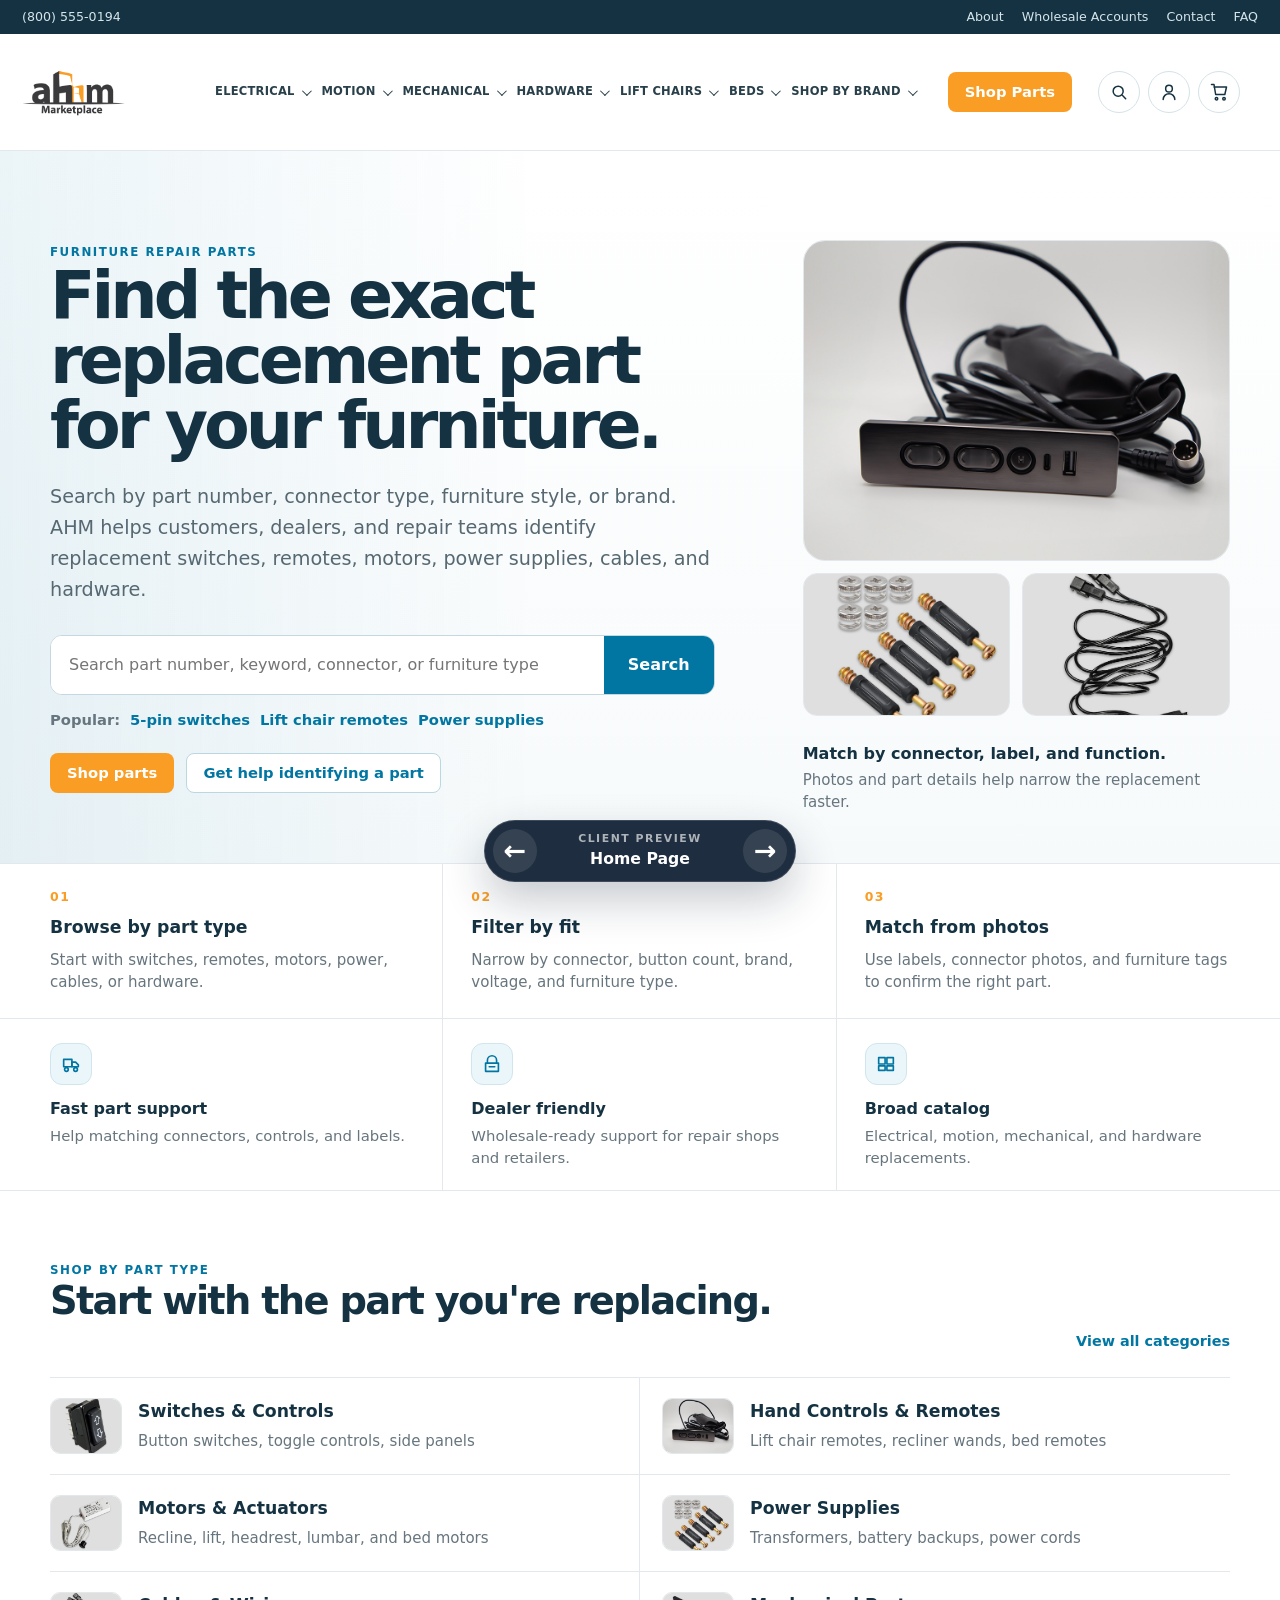
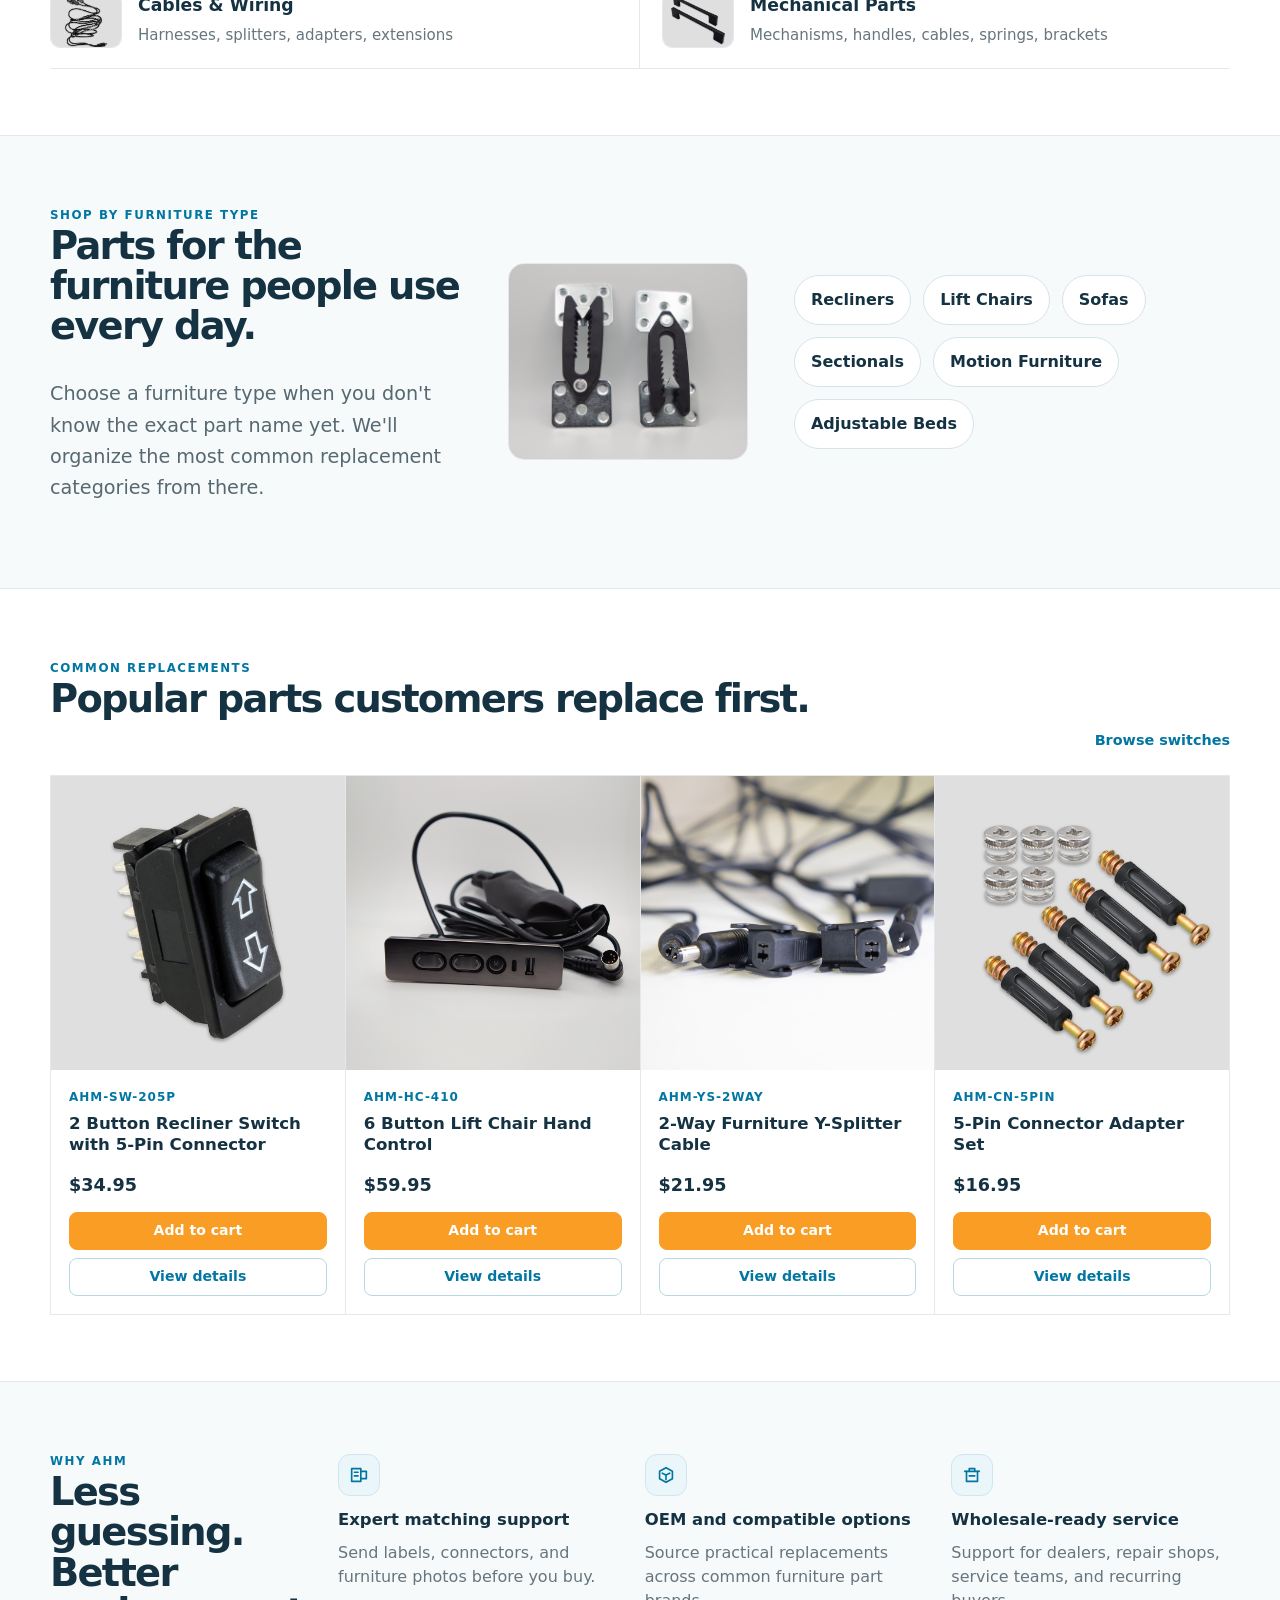
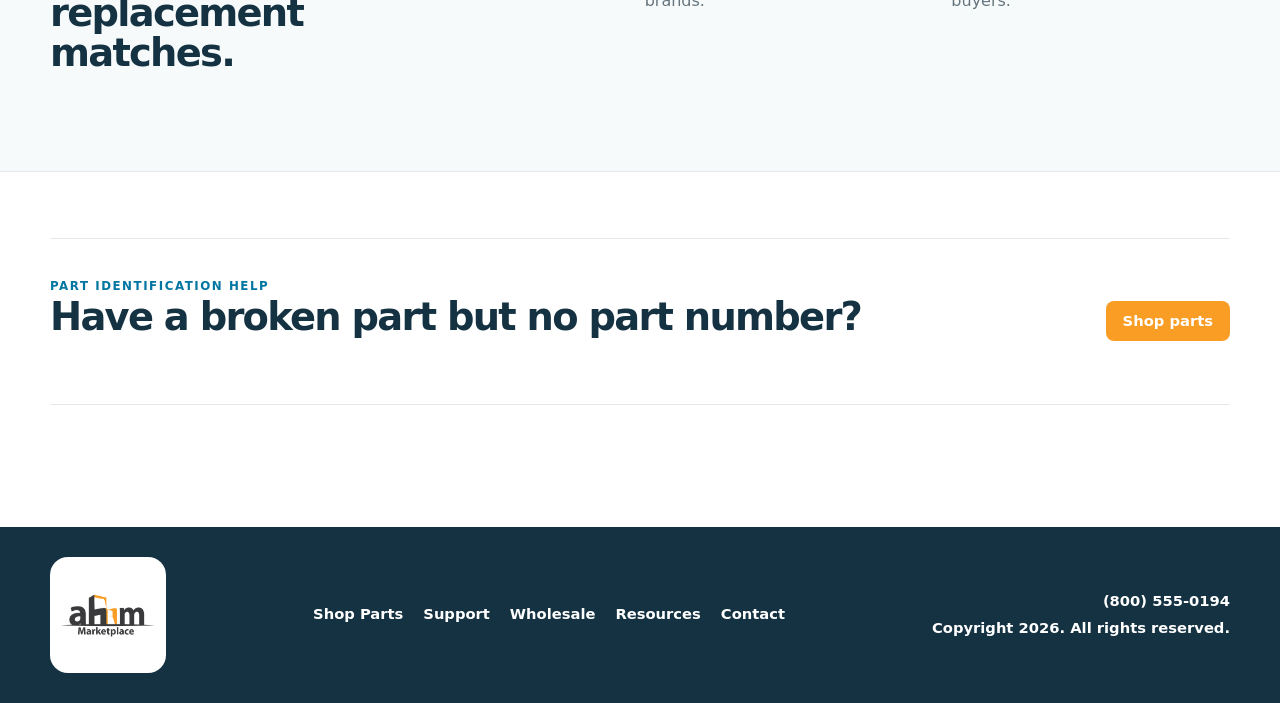
==== commit a7f71a7b: "Add client preview page switcher. Co-authored-by: Cursor <cursoragent@cursor.com>" ====
--- a/index.html
+++ b/index.html
@@ -456,6 +456,16 @@
     </div>
   </footer>
 
+  <!-- Client preview navigation: remove before final production theme build. -->
+  <nav class="client-preview-nav" aria-label="Client preview page switcher">
+    <a class="preview-arrow" href="product.html" aria-label="Previous preview page: Product Page">&larr;</a>
+    <div class="preview-current">
+      <span>Client Preview</span>
+      <strong>Home Page</strong>
+    </div>
+    <a class="preview-arrow" href="category.html" aria-label="Next preview page: Category Page">&rarr;</a>
+  </nav>
+
   <script src="js/main.js"></script>
 </body>
 </html>
--- a/css/styles.css
+++ b/css/styles.css
@@ -2812,3 +2812,78 @@
     transform: translate(-50%, 0);
   }
 }
+
+/* Client preview switcher: remove before final production theme build. */
+.client-preview-nav {
+  position: fixed;
+  left: 50%;
+  bottom: 18px;
+  z-index: 100;
+  display: grid;
+  grid-template-columns: 44px minmax(180px, auto) 44px;
+  align-items: center;
+  gap: 8px;
+  padding: 8px;
+  color: var(--white);
+  background: rgba(16, 32, 51, 0.94);
+  border: 1px solid rgba(255, 255, 255, 0.14);
+  border-radius: 999px;
+  box-shadow: 0 18px 44px rgba(16, 32, 51, 0.24);
+  transform: translateX(-50%);
+  backdrop-filter: blur(12px);
+}
+
+.preview-arrow {
+  width: 44px;
+  height: 44px;
+  display: grid;
+  place-items: center;
+  color: var(--white);
+  background: rgba(255, 255, 255, 0.1);
+  border-radius: 50%;
+  font-size: 1.7rem;
+  font-weight: 700;
+  line-height: 1;
+}
+
+.preview-arrow:hover {
+  color: var(--white);
+  background: var(--orange);
+}
+
+.preview-current {
+  display: grid;
+  min-width: 190px;
+  padding: 0 12px;
+  text-align: center;
+}
+
+.preview-current span {
+  color: rgba(255, 255, 255, 0.64);
+  font-size: 0.68rem;
+  font-weight: 760;
+  letter-spacing: 0.14em;
+  text-transform: uppercase;
+}
+
+.preview-current strong {
+  color: var(--white);
+  font-size: 0.98rem;
+}
+
+@media (max-width: 520px) {
+  .client-preview-nav {
+    bottom: 10px;
+    grid-template-columns: 40px minmax(142px, 1fr) 40px;
+    width: min(100% - 20px, 360px);
+  }
+
+  .preview-arrow {
+    width: 40px;
+    height: 40px;
+  }
+
+  .preview-current {
+    min-width: 0;
+  }
+}
